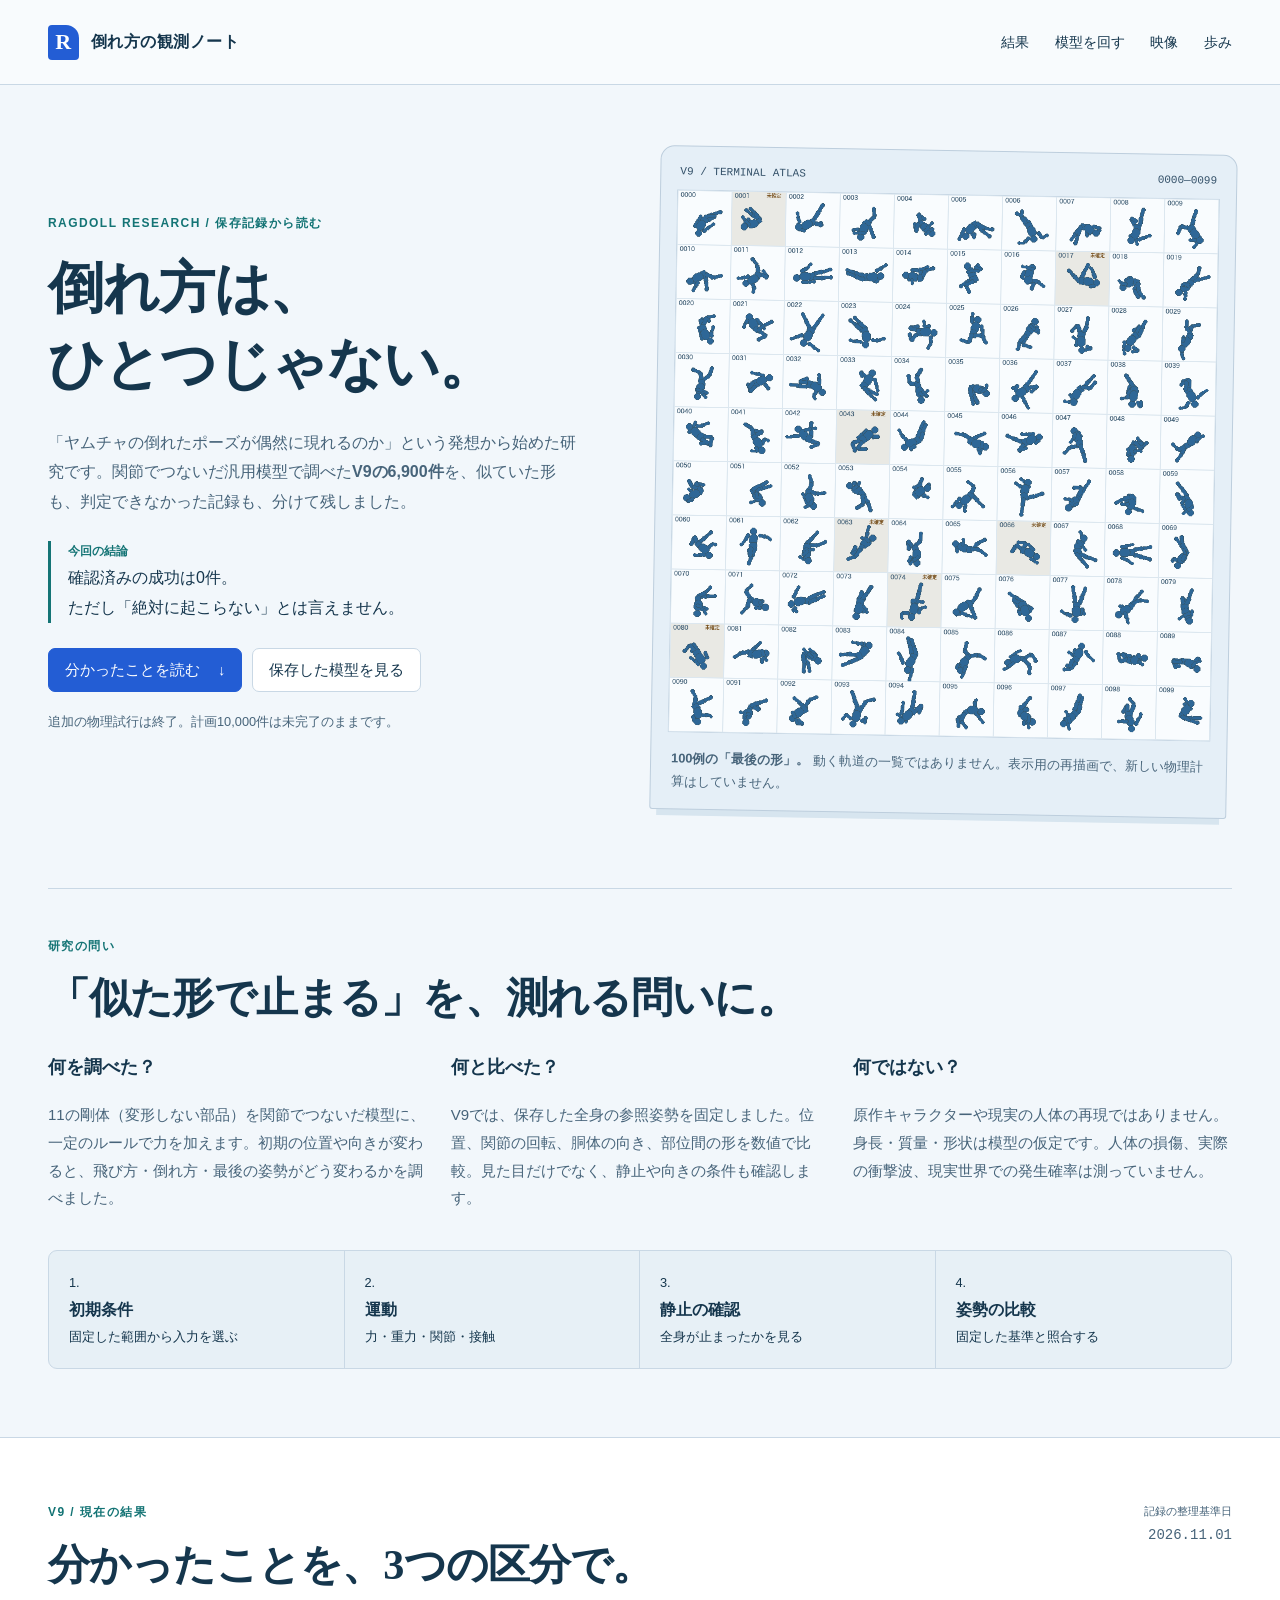
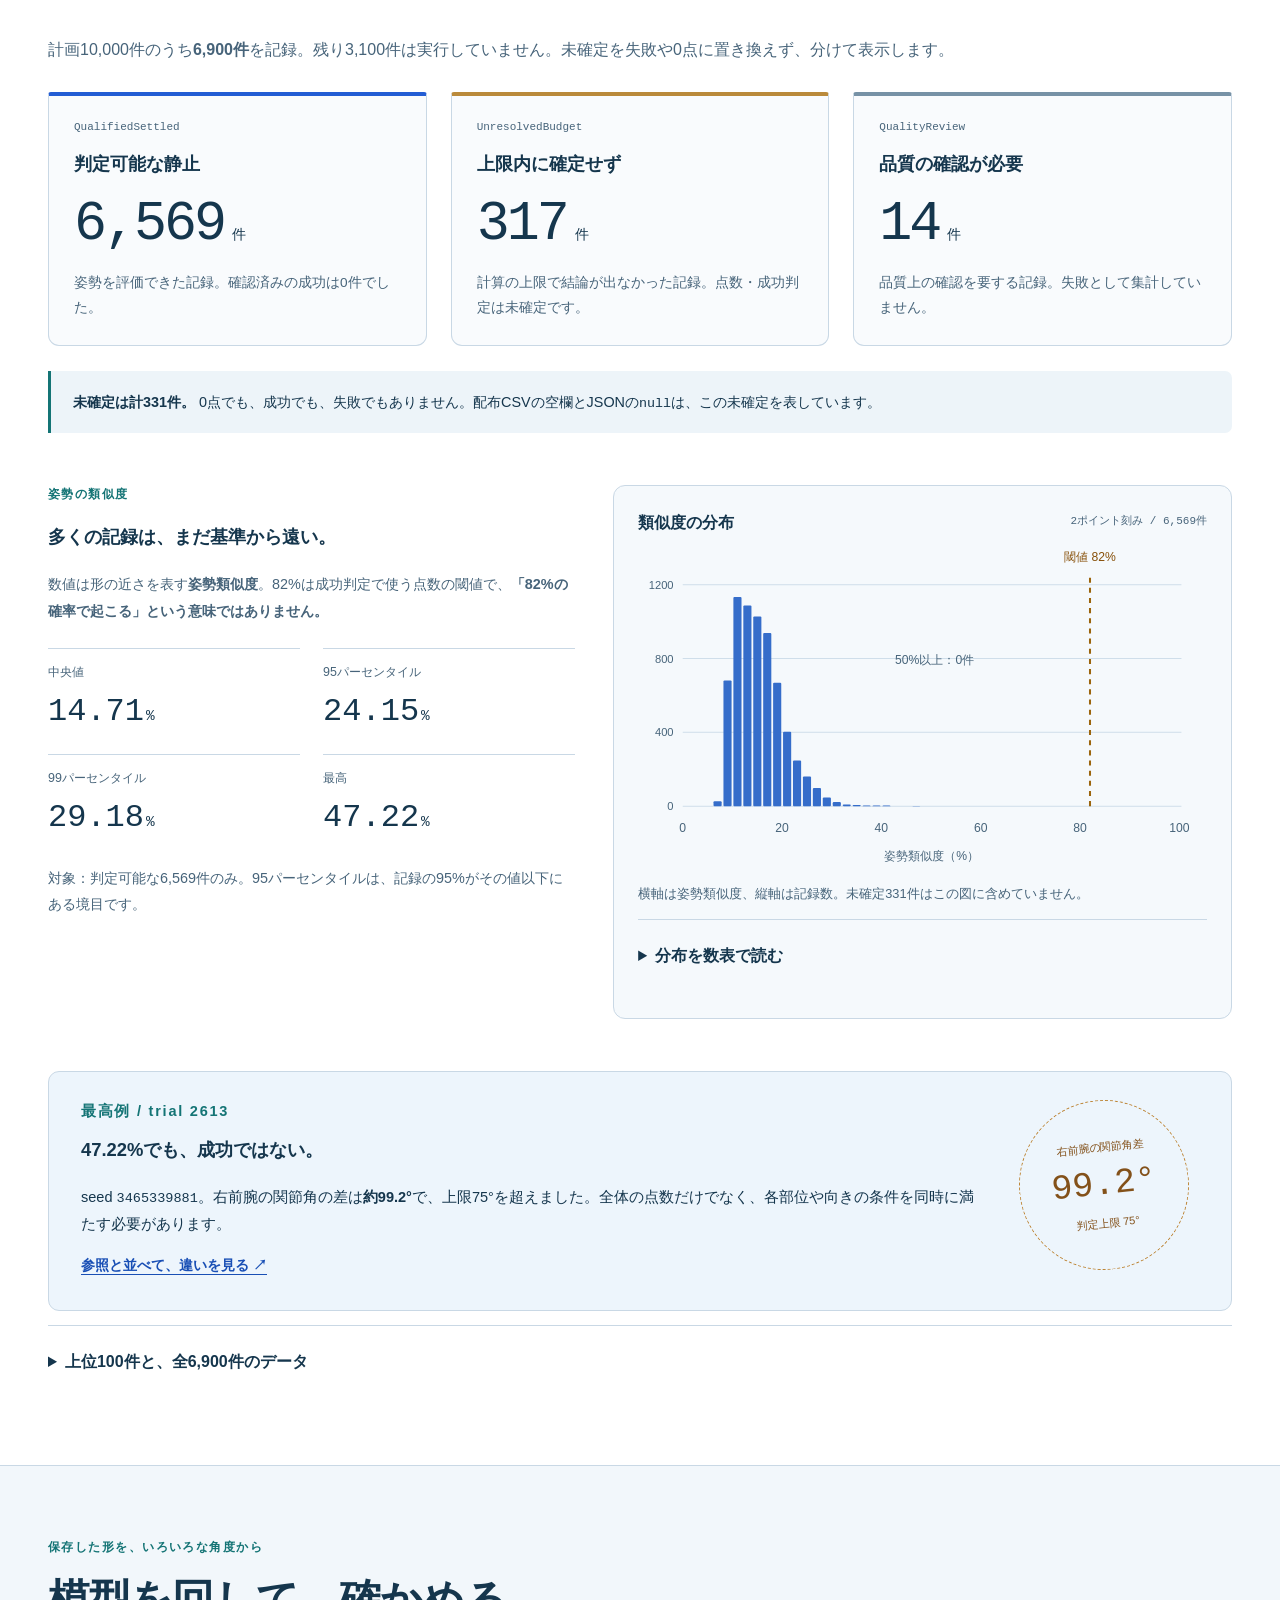
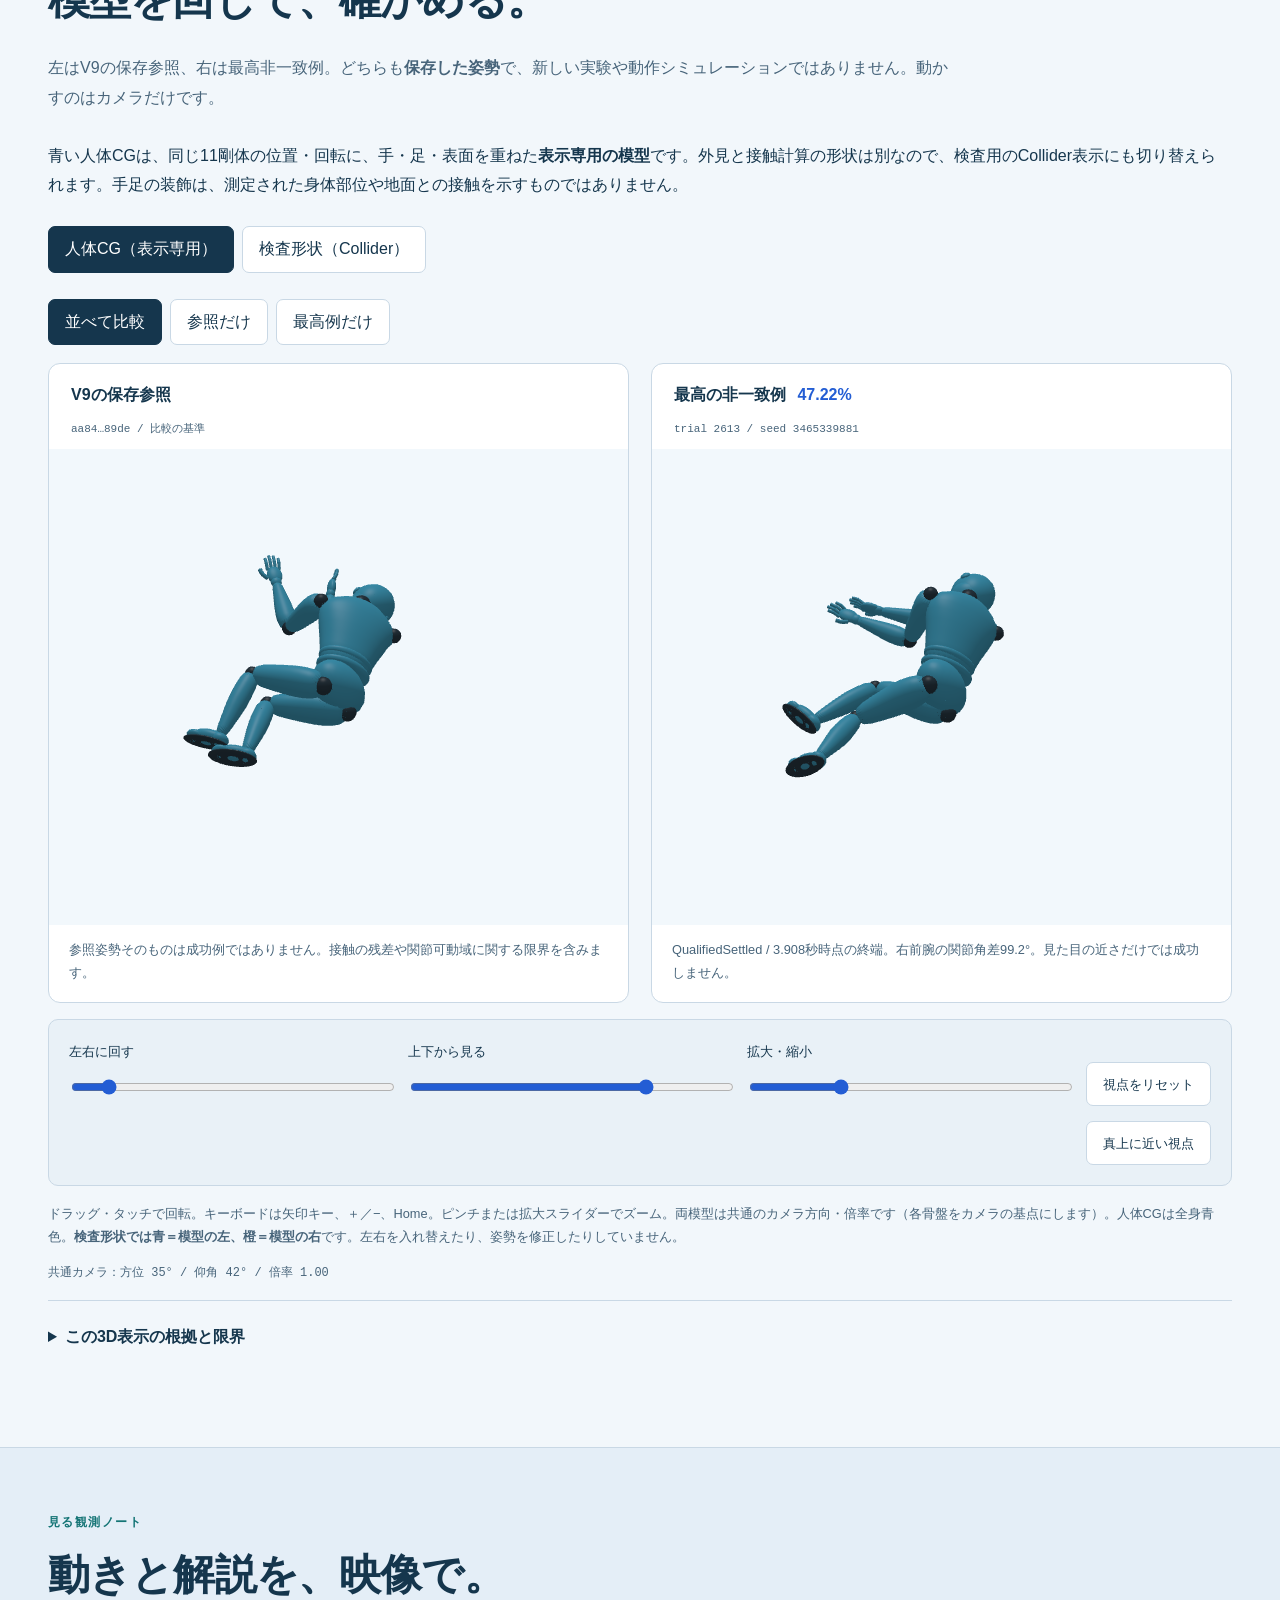
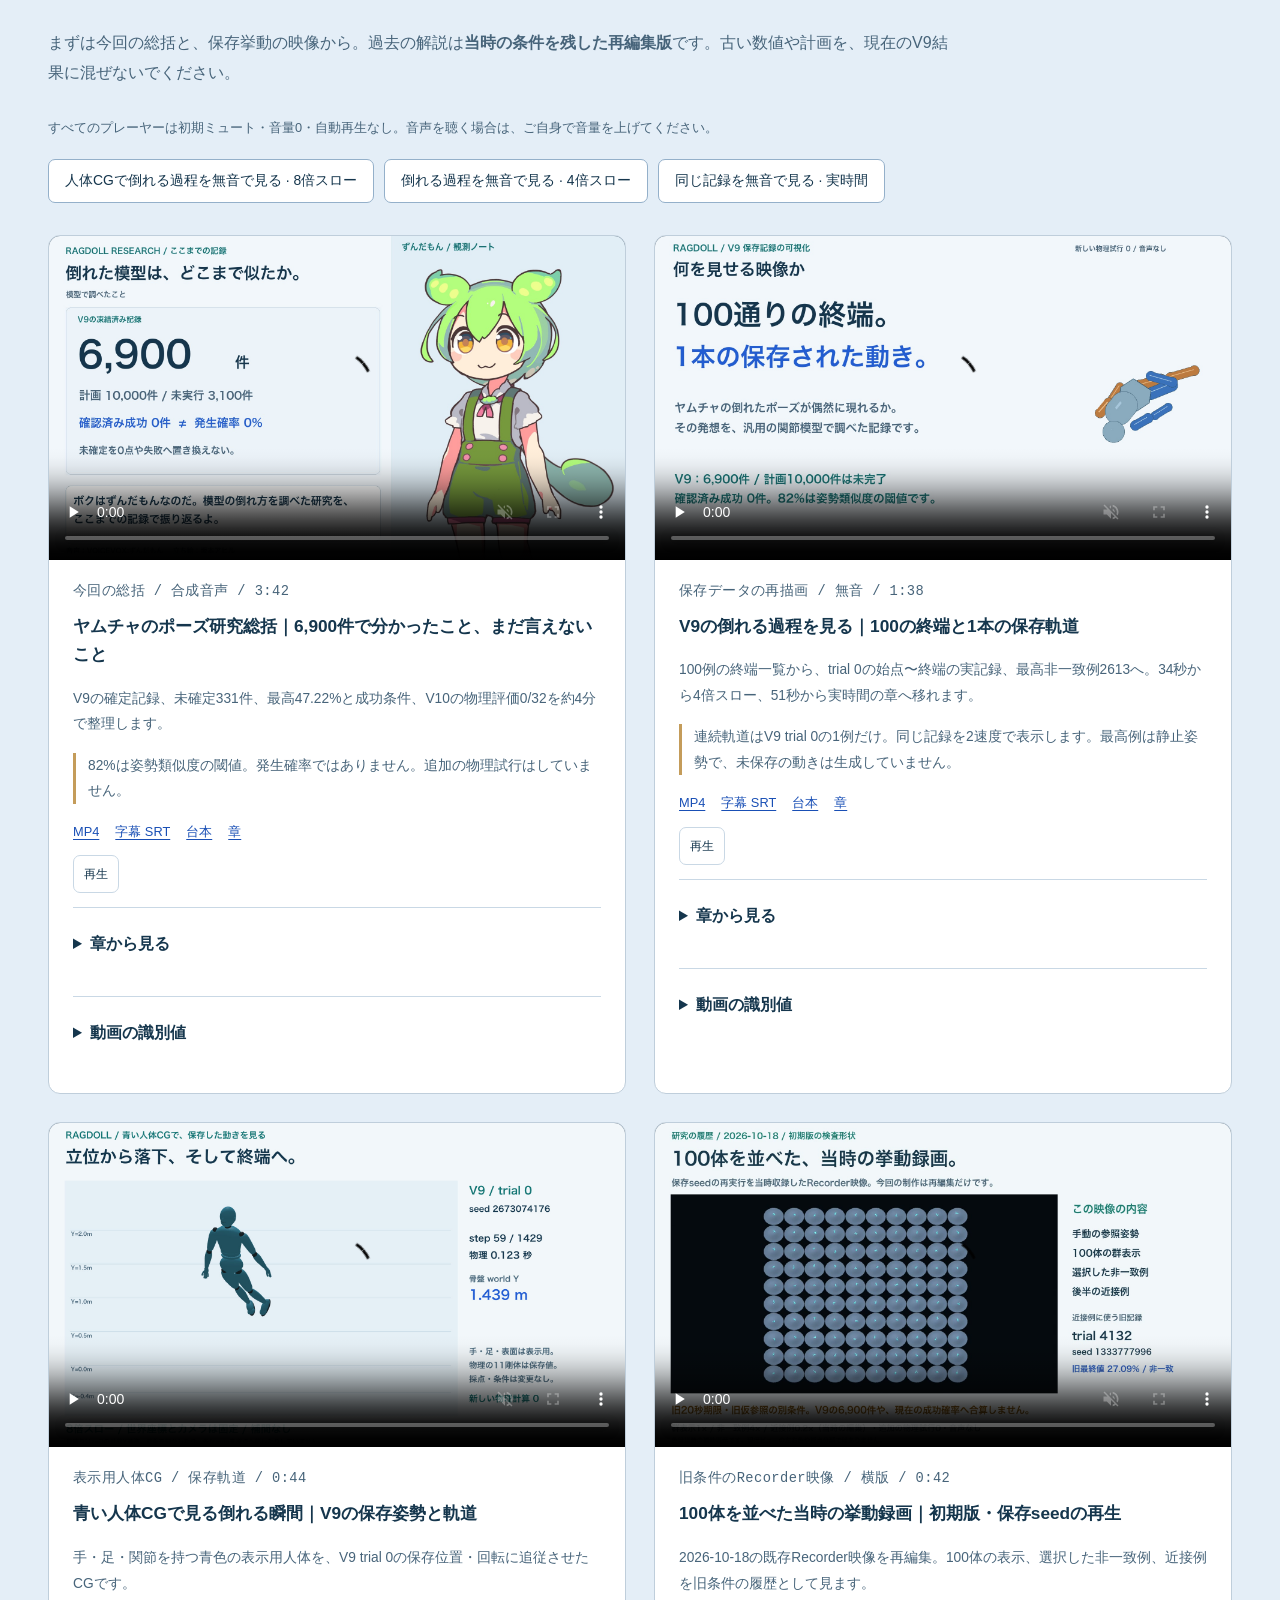
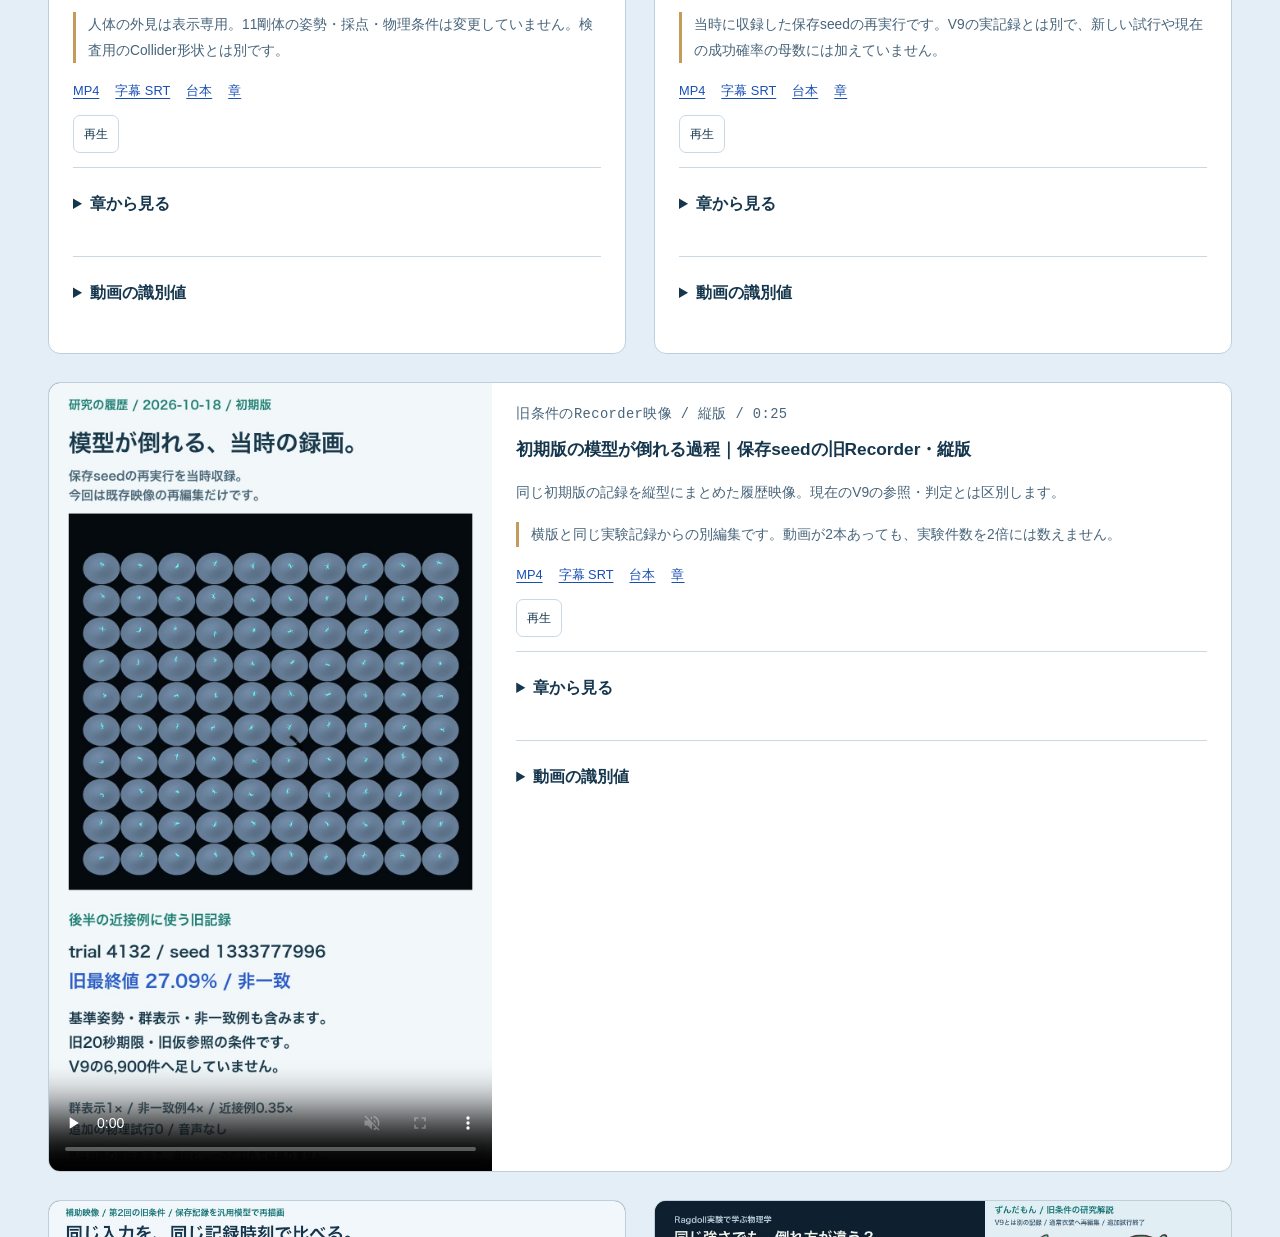
==== index.html @ bfc17f8a "Publish the frozen ragdoll research results site Initial standalone public tree: only the reviewed s" ====
<!doctype html>
<html lang="ja">
<head>
  <meta charset="utf-8">
  <meta name="viewport" content="width=device-width, initial-scale=1">
  <meta name="description" content="Ragdoll研究の保存記録を解説。V9は6,900件、確認済み成功0件。未確定を別に扱い、保存姿勢の360度表示と挙動映像で成果と限界を紹介します。">
  <meta name="color-scheme" content="light">
  <meta http-equiv="Content-Security-Policy" content="default-src 'self'; script-src 'self' https://www.youtube.com https://s.ytimg.com; style-src 'self'; img-src 'self' data:; media-src 'self'; connect-src 'self'; frame-src https://www.youtube-nocookie.com https://www.youtube.com; object-src 'none'; base-uri 'none'; form-action 'none'">
  <title>倒れ方の観測ノート｜Ragdoll研究の結果</title>
  <link rel="icon" href="assets/mark.svg" type="image/svg+xml">
  <link rel="stylesheet" href="style.css">
  <script src="geometry.js" defer></script>
  <script src="blue-human.js" defer></script>
  <script src="pose-viewer.js" defer></script>
  <script src="app.js" defer></script>
</head>
<body>
  <a class="skip-link" href="#main">本文へ</a>
  <header class="site-header">
    <a class="wordmark" href="#main"><span class="mark" aria-hidden="true">R</span>倒れ方の観測ノート</a>
    <nav aria-label="ページ内の案内">
      <a href="#results">結果</a><a href="#poses">模型を回す</a><a href="#films">映像</a><a href="#history">歩み</a>
    </nav>
  </header>
  <main id="main">
    <section class="hero section-wrap" aria-labelledby="hero-title">
      <div class="hero-copy">
        <p class="eyebrow">RAGDOLL RESEARCH / 保存記録から読む</p>
        <h1 id="hero-title">倒れ方は、<br>ひとつじゃない。</h1>
        <p class="hero-intro">「ヤムチャの倒れたポーズが偶然に現れるのか」という発想から始めた研究です。関節でつないだ汎用模型で調べた<strong>V9の6,900件</strong>を、似ていた形も、判定できなかった記録も、分けて残しました。</p>
        <p class="hero-conclusion"><span>今回の結論</span> 確認済みの成功は0件。<br>ただし「絶対に起こらない」とは言えません。</p>
        <div class="hero-actions"><a class="button primary" href="#results">分かったことを読む <span aria-hidden="true">↓</span></a><a class="button" href="#poses">保存した模型を見る</a></div>
        <p class="small">追加の物理試行は終了。計画10,000件は未完了のままです。</p>
      </div>
      <figure class="specimen">
        <div class="specimen-label"><span>V9 / TERMINAL ATLAS</span><span>0000—0099</span></div>
        <img src="assets/terminal-atlas.png" width="1000" height="1000" alt="V9 trial 0から99の保存終端姿勢100例を、汎用の関節模型で再描画した標本一覧">
        <figcaption><strong>100例の「最後の形」。</strong> 動く軌道の一覧ではありません。表示用の再描画で、新しい物理計算はしていません。</figcaption>
      </figure>
    </section>

    <div id="data-error" class="section-wrap error-box" role="alert" hidden></div>
    <noscript><p class="section-wrap note">このページの本文はそのまま読めます。表の検索・3D操作・動画一覧にはJavaScriptが必要です。<a href="data/summary.json">集計データ</a>と<a href="data/trials.csv">全6,900件のCSV</a>からも結果を確認できます。</p></noscript>

    <section class="section-wrap method-section" aria-labelledby="question-title">
      <div class="section-heading"><p class="eyebrow">研究の問い</p><h2 id="question-title">「似た形で止まる」を、測れる問いに。</h2></div>
      <div class="method-grid">
        <div><h3>何を調べた？</h3><p>11の剛体（変形しない部品）を関節でつないだ模型に、一定のルールで力を加えます。初期の位置や向きが変わると、飛び方・倒れ方・最後の姿勢がどう変わるかを調べました。</p></div>
        <div><h3>何と比べた？</h3><p>V9では、保存した全身の参照姿勢を固定しました。位置、関節の回転、胴体の向き、部位間の形を数値で比較。見た目だけでなく、静止や向きの条件も確認します。</p></div>
        <div><h3>何ではない？</h3><p>原作キャラクターや現実の人体の再現ではありません。身長・質量・形状は模型の仮定です。人体の損傷、実際の衝撃波、現実世界での発生確率は測っていません。</p></div>
      </div>
      <ol class="method-strip" aria-label="実験の流れ">
        <li><span>初期条件</span>固定した範囲から入力を選ぶ</li>
        <li><span>運動</span>力・重力・関節・接触</li>
        <li><span>静止の確認</span>全身が止まったかを見る</li>
        <li><span>姿勢の比較</span>固定した基準と照合する</li>
      </ol>
    </section>

    <section id="results" class="results-section" aria-labelledby="results-title">
      <div class="section-wrap">
        <div class="section-heading spread"><div><p class="eyebrow">V9 / 現在の結果</p><h2 id="results-title">分かったことを、<br class="mobile-break">3つの区分で。</h2></div><p class="date-tag">記録の整理基準日<br><time datetime="2026-11-01">2026.11.01</time></p></div>
        <p class="section-lead">計画10,000件のうち<strong>6,900件</strong>を記録。残り3,100件は実行していません。未確定を失敗や0点に置き換えず、分けて表示します。</p>
        <div class="status-cards">
          <article class="status-card qualified"><p class="status-code">QualifiedSettled</p><h3>判定可能な静止</h3><p class="stat">6,569<span>件</span></p><p>姿勢を評価できた記録。確認済みの成功は0件でした。</p></article>
          <article class="status-card unresolved"><p class="status-code">UnresolvedBudget</p><h3>上限内に確定せず</h3><p class="stat">317<span>件</span></p><p>計算の上限で結論が出なかった記録。点数・成功判定は未確定です。</p></article>
          <article class="status-card review"><p class="status-code">QualityReview</p><h3>品質の確認が必要</h3><p class="stat">14<span>件</span></p><p>品質上の確認を要する記録。失敗として集計していません。</p></article>
        </div>
        <p class="note"><strong>未確定は計331件。</strong> 0点でも、成功でも、失敗でもありません。配布CSVの空欄とJSONの<code>null</code>は、この未確定を表しています。</p>

        <div class="distribution-grid">
          <div>
            <p class="eyebrow">姿勢の類似度</p><h3>多くの記録は、まだ基準から遠い。</h3>
            <p>数値は形の近さを表す<strong>姿勢類似度</strong>。82%は成功判定で使う点数の閾値で、<strong>「82%の確率で起こる」という意味ではありません。</strong></p>
            <dl class="quantiles">
              <div><dt>中央値</dt><dd>14.71<span>%</span></dd></div>
              <div><dt>95パーセンタイル</dt><dd>24.15<span>%</span></dd></div>
              <div><dt>99パーセンタイル</dt><dd>29.18<span>%</span></dd></div>
              <div><dt>最高</dt><dd>47.22<span>%</span></dd></div>
            </dl>
            <p class="small">対象：判定可能な6,569件のみ。95パーセンタイルは、記録の95%がその値以下にある境目です。</p>
          </div>
          <figure class="chart-panel"><div class="chart-heading"><h3>類似度の分布</h3><span>2ポイント刻み / 6,569件</span></div><div id="histogram" aria-label="判定可能な記録の姿勢類似度分布"></div><figcaption>横軸は姿勢類似度、縦軸は記録数。未確定331件はこの図に含めていません。</figcaption><details><summary>分布を数表で読む</summary><table class="compact-table"><caption>2ポイント幅ごとの記録数</caption><thead><tr><th>類似度</th><th>件数</th></tr></thead><tbody id="histogram-table"></tbody></table></details></figure>
        </div>
        <article class="best-callout">
          <div><p class="eyebrow">最高例 / trial 2613</p><h3>47.22%でも、成功ではない。</h3><p>seed <code>3465339881</code>。右前腕の関節角の差は<strong>約99.2°</strong>で、上限75°を超えました。全体の点数だけでなく、各部位や向きの条件を同時に満たす必要があります。</p><a class="text-link" href="#poses">参照と並べて、違いを見る <span aria-hidden="true">↗</span></a></div>
          <p class="angle-stamp"><span>右前腕の関節角差</span><strong>99.2°</strong><span>判定上限 75°</span></p>
        </article>
        <details class="data-details"><summary>上位100件と、全6,900件のデータ</summary>
          <p>上位表は判定可能な記録の類似度順です。seedは入力を識別するための乱数の出発点で、seedだけでモデルや設定を再現できるわけではありません。</p>
          <div class="table-tools"><label for="trial-search">trial番号・seedで絞り込み <input id="trial-search" type="search" placeholder="例：2613" autocomplete="off"></label><p id="table-count" role="status"></p><a href="data/top100.csv" download>上位100件 CSV</a><a href="data/trials.csv" download>全6,900件 CSV</a></div>
          <div class="table-scroll" tabindex="0" aria-label="上位結果の表。横方向にスクロールできます"><table><caption>V9 上位100件 / すべて非一致</caption><thead><tr><th scope="col">順位</th><th scope="col">trial</th><th scope="col">seed</th><th scope="col">類似度</th><th scope="col">状態</th></tr></thead><tbody id="top-results"></tbody></table></div>
          <p id="table-empty" hidden>一致するtrial・seedはありません。</p>
        </details>
      </div>
    </section>

    <section id="poses" class="section-wrap pose-section" aria-labelledby="poses-title">
      <div class="section-heading"><p class="eyebrow">保存した形を、いろいろな角度から</p><h2 id="poses-title">模型を回して、確かめる。</h2></div>
      <p class="section-lead">左はV9の保存参照、右は最高非一致例。どちらも<strong>保存した姿勢</strong>で、新しい実験や動作シミュレーションではありません。動かすのはカメラだけです。</p>
      <p>青い人体CGは、同じ11剛体の位置・回転に、手・足・表面を重ねた<strong>表示専用の模型</strong>です。外見と接触計算の形状は別なので、検査用のCollider表示にも切り替えられます。手足の装飾は、測定された身体部位や地面との接触を示すものではありません。</p>
      <div class="pose-toolbar" role="group" aria-label="人体CGと検査形状を切り替える">
        <button type="button" data-render-style="human" aria-pressed="true">人体CG（表示専用）</button>
        <button type="button" data-render-style="collider" aria-pressed="false">検査形状（Collider）</button>
      </div>
      <div class="pose-toolbar" role="group" aria-label="模型の表示方法">
        <button type="button" data-pose-mode="compare" aria-pressed="true">並べて比較</button><button type="button" data-pose-mode="reference" aria-pressed="false">参照だけ</button><button type="button" data-pose-mode="best" aria-pressed="false">最高例だけ</button>
      </div>
      <p id="pose-error" class="note" role="status" hidden></p>
      <div class="pose-panels" id="pose-panels">
        <figure class="pose-card" data-pose="reference"><div class="pose-label"><h3>V9の保存参照</h3><span>aa84…89de / 比較の基準</span></div><canvas id="reference-canvas" tabindex="0" role="img" aria-label="保存参照姿勢の360度模型。ドラッグまたは矢印キーでカメラを回転。プラス・マイナスで拡大縮小。Homeでリセット。" aria-describedby="pose-help"></canvas><img class="pose-fallback" src="assets/reference-pose.png" width="900" height="740" alt="V9保存参照姿勢の汎用模型・静止画" hidden><figcaption>参照姿勢そのものは成功例ではありません。接触の残差や関節可動域に関する限界を含みます。</figcaption></figure>
        <figure class="pose-card" data-pose="best"><div class="pose-label"><h3>最高の非一致例 <strong>47.22%</strong></h3><span>trial 2613 / seed 3465339881</span></div><canvas id="best-canvas" tabindex="0" role="img" aria-label="V9 trial 2613の360度模型。ドラッグまたは矢印キーで共通カメラを回転。プラス・マイナスで拡大縮小。Homeでリセット。" aria-describedby="pose-help"></canvas><img class="pose-fallback" src="assets/best-pose.png" width="900" height="740" alt="trial 2613の保存終端姿勢・汎用模型の静止画" hidden><figcaption>QualifiedSettled / 3.908秒時点の終端。右前腕の関節角差99.2°。見た目の近さだけでは成功しません。</figcaption></figure>
      </div>
      <div id="camera-controls" class="camera-controls">
        <label for="camera-yaw">左右に回す <input id="camera-yaw" type="range" min="0" max="360" value="35" step="1"></label>
        <label for="camera-elevation">上下から見る <input id="camera-elevation" type="range" min="-80" max="85" value="42" step="1"></label>
        <label for="camera-zoom">拡大・縮小 <input id="camera-zoom" type="range" min="0.7" max="1.8" value="1" step="0.05"></label>
        <button type="button" id="camera-reset">視点をリセット</button><button type="button" id="camera-top">真上に近い視点</button>
      </div>
      <p id="pose-help" class="small">ドラッグ・タッチで回転。キーボードは矢印キー、＋／−、Home。ピンチまたは拡大スライダーでズーム。両模型は共通のカメラ方向・倍率です（各骨盤をカメラの基点にします）。人体CGは全身青色。<strong>検査形状では青＝模型の左、橙＝模型の右</strong>です。左右を入れ替えたり、姿勢を修正したりしていません。</p>
      <p id="camera-readout" class="camera-readout" role="status" aria-live="polite"></p>
      <details><summary>この3D表示の根拠と限界</summary><p>元のworld位置・Quaternion（3Dの向きを表す数値）・Collider（接触計算に使う形状）から描画します。Unityの座標X,Y,Zは、表示の際にX,Y,−Zへ一度だけ変換。骨盤基準のカメラ移動は、部位の位置・回転やスコアを変えません。地面の見た目から接触品質を判断しないよう、このビューには地形を表示していません。</p><p>aa84は固定した参照データのSHA-256先頭です。基準の姿勢は、原作と校正済みの正解でも、どんな条件でも安定して保てるという証拠でもありません。</p><a href="data/poses.json" download>表示用の保存姿勢データ</a></details>
    </section>

    <section id="films" class="films-section" aria-labelledby="films-title"><div class="section-wrap">
      <div class="section-heading"><p class="eyebrow">見る観測ノート</p><h2 id="films-title">動きと解説を、映像で。</h2></div>
      <p class="section-lead">まずは今回の総括と、保存挙動の映像から。過去の解説は<strong>当時の条件を残した再編集版</strong>です。古い数値や計画を、現在のV9結果に混ぜないでください。</p>
      <p class="small">すべてのプレーヤーは初期ミュート・音量0・自動再生なし。音声を聴く場合は、ご自身で音量を上げてください。</p>
      <div class="film-shortcuts" role="group" aria-label="倒れる過程へ移動">
        <button type="button" data-seek-video="human-cg" data-seek-time="4" disabled>人体CGで倒れる過程を無音で見る · 8倍スロー</button>
        <button type="button" data-seek-video="v9-behavior" data-seek-time="34">倒れる過程を無音で見る · 4倍スロー</button>
        <button type="button" data-seek-video="v9-behavior" data-seek-time="51">同じ記録を無音で見る · 実時間</button>
      </div>
      <div id="video-list" class="video-list" aria-live="polite"></div>
    </div></section>

    <section id="history" class="section-wrap" aria-labelledby="history-title">
      <div class="section-heading"><p class="eyebrow">研究の歩み</p><h2 id="history-title">試行が増えても、<br class="mobile-break">条件はひとつではない。</h2></div>
      <p class="section-lead">主要3実験系で確認した<strong>のべ入力記録は19,900件</strong>。これはV5の中断等も含む台帳数で、独立した物理評価数や、再生できる軌道の数ではありません。研究全履歴の総数も意味しません。</p>
      <div class="history-list">
        <article><span class="version-label">初期</span><div><h3>物理・数学・実験手順を整理</h3><p>初期の20秒期限・旧仮参照によるRecorder映像も残っています。これはV5/V7/V9の主要3系列とは別の履歴です。第2回の適応探索や小さな対照診断とともに、当時の計画・判定ルールを現在の集計へ混ぜずに示します。</p></div></article>
        <article><span class="version-label">V5</span><div><h3>固定10,000入力の台帳</h3><p>旧仮参照での記録。判定可能な非一致9,652、上限による未確定341、中断6、計測エラー1。V9とは参照や条件が違います。</p></div></article>
        <article><span class="version-label">V6</span><div><h3>近い形を、そのまま保てるか</h3><p>手動の保存配置を使う保持診断へ。初期配置で停止した段階と、その後の13配置＋対照1解放の記録は別です。偶然の発生確率の標本ではありません。</p></div></article>
        <article><span class="version-label">V7</span><div><h3>3つの入力条件を、各1,000件</h3><p>群ごとの非一致は964・964・967件、未確定は36・36・33件。合計3,000入力ですが、群を混ぜた確率は出しません。</p></div></article>
        <article><span class="version-label">V9</span><div><h3>全身の参照を固定し、6,900件まで</h3><p>aa84保存参照を採用したこのページの主集計。最高47.22%、確認済み成功0。計画10,000件には達していません。</p></div></article>
        <article><span class="version-label">V10</span><div><h3>改良と起動試行まで。物理評価は0/32</h3><p>実装・監視を改良しましたが、予定した32件の評価は未開始。OSプロセス監視の問題による停止を、物理現象の失敗とは扱いません。追加試行は行いません。</p></div></article>
      </div>
    </section>

    <section class="limits-section" aria-labelledby="limits-title"><div class="section-wrap">
      <div class="section-heading"><p class="eyebrow">限界と訂正</p><h2 id="limits-title">「分からない」を、残す。</h2></div>
      <div class="limits-grid">
        <article><h3>成功0件は、発生確率0%ではない</h3><p>有限の、しかも未完了の試行です。未確定な記録もあります。条件を変えた全ての可能性や、現実の人間の動きを否定できません。</p></article>
        <article><h3>静止の区分は、非重なりの保証ではなかった</h3><p>QualifiedSettledは終端の直接衝突queryが全て非重なりという条件ではありませんでした。この同一視を訂正します。元の状態区分は変更していません。</p><p>全直接queryが非重なりの部分集合は6,569件中331件、最高28.69%。<strong>未確定の331件とは別の集合</strong>です。最高47.22%例にも床約0.494mm・部位間約0.0278mmのquery深度が残っています。</p></article>
        <article><h3>全ての試行に、全ての動きは残っていない</h3><p>V9の終端記録は6,900件。一方、全ステップの姿勢を保存した連続軌道はtrial 0の1件だけです。最高例を含む残りは初期・終端・異常時の姿勢と品質要約。未保存区間を生成して実測のようには見せません。</p></article>
        <article><h3>高得点と、物理的な妥当性は別</h3><p>数式上の目標を満たせば、その形が必ず現れるとは限りません。関節や接触、静止、全身の向きは別に確かめる必要があります。V10ではその物理評価にまだ入れていません。</p></article>
      </div>
      <details class="formula"><summary>採点式と、判定条件の詳細</summary>
        <p>正規化した誤差の重み付き平均を <code>E</code> として、姿勢類似度は <code>S = exp(−E)</code> です。四つの点数を単純に平均する方法ではありません。</p>
        <pre>E ≈ 0.35 × 位置RMSE / 0.12
  + 0.35 × 関節RMSE / 40°
  + 0.15 × 胴体重力方向誤差 / 45°
  + 0.15 × 形状RMSE / 0.10</pre>
        <p>位置・形状は基準長1.83mで正規化されています。係数の厳密値は保存されたfloat値で、式は読みやすい近似表記です。82%には <code>E ≤ 約0.198451</code> が必要です。全身の静止、最大部位誤差、各面の向き、品質等の別条件も残ります。</p>
        <p>最高例の関節角差99.2°は「参照との回転差」であり、肘の曲げ量そのものでも、可動域を99.2°超過したという意味でもありません。</p>
        <a href="data/summary.json">厳密な係数と集計値 JSON</a>
      </details>
    </div></section>

    <section id="references" class="section-wrap references" aria-labelledby="references-title">
      <div class="section-heading"><p class="eyebrow">根拠とクレジット</p><h2 id="references-title">数字と表現を、たどれるように。</h2></div>
      <div class="reference-grid">
        <div><h3>この研究の保存資料</h3><p>集計はV9の凍結済み台帳と、その保存解析から抽出しました。原データの私的な運用情報は配布していません。公開用データには、必要な数値・seed・状態・姿勢だけを含めています。</p><ul><li><a href="data/sources.json">参照した保存資料名とSHA-256</a></li><li><a href="data/trials.csv">全6,900件の結果 CSV</a></li><li><a href="data/history.json">版別の確認件数 JSON</a></li><li><a href="data/v9-trial0-motion.json">trial 0の全1,430保存フレーム JSON</a></li><li><a href="data/videos.json">動画・字幕・章の一覧 JSON</a></li></ul><p class="small">hashは同じファイルかを確かめる識別値で、測定の正しさや権利の許諾を証明するものではありません。</p></div>
        <div><h3>方法を知るための公式資料</h3><ul><li><a href="https://docs.unity3d.com/6000.0/Documentation/ScriptReference/Rigidbody.AddExplosionForce.html">Unity 6：Rigidbody.AddExplosionForce</a></li><li><a href="https://docs.unity3d.com/6000.0/Documentation/Manual/RagdollStability.html">Unity 6：Joint and Ragdoll stability</a></li><li><a href="https://docs.unity3d.com/6000.0/Documentation/ScriptReference/Physics.ComputePenetration.html">Unity 6：Physics.ComputePenetration</a></li><li><a href="https://openstax.org/books/university-physics-volume-1/pages/9-2-impulse-and-collisions">OpenStax：Impulse and Collisions</a></li></ul><p>公式文書は手法の説明です。この研究の実行結果や模型の妥当性を保証するものではありません。</p></div>
        <div><h3>映像・音声</h3><p><strong>音声：VOICEVOX:ずんだもん</strong><br>過去の対話解説：VOICEVOX:四国めたん<br><strong>立ち絵：坂本アヒル</strong><br>ずんだもんV3.2基本版・通常衣装。対話の四国めたんは同作者2.1素材。</p><p>合成音声を使用しています。音声確認の範囲はテキストと波形で、人による聴取承認は行っていません。口の動きは音量同期で、音素同期ではありません。</p><p>過去の対話2作品の音楽：<a href="https://incompetech.com/music/royalty-free/index.html?isrc=USUAN1300012">“Local Forecast - Elevator” — Kevin MacLeod (incompetech.com)</a> / <a href="https://creativecommons.org/licenses/by/4.0/">CC BY 4.0</a>。抜粋、音量調整、ループ接続、ducking、fadeを含む既存mixを継承。</p><p><a href="https://voicevox.hiroshiba.jp/term/">VOICEVOX規約</a> · <a href="https://zunko.jp/guideline.html">キャラクター利用ガイドライン</a> · <a href="https://zunko.jp/con_ongen_kiyaku.html">音源共通規約</a></p></div>
      </div>
      <p class="small">模型・図表は保存数値から作成した汎用primitive表示、または説明用のオリジナル模式図です。漫画・アニメの元画像、原作衣装、原PSD、音声モデルは含めていません。第三者素材の利用条件は、サイトのコードやデータとは別です。</p>
    </section>
  </main>
  <footer class="site-footer section-wrap"><span>Ragdoll Research / 観測ノート</span><span>目標未到達も、未確定も、研究の記録。</span><a href="#main">ページの先頭へ ↑</a></footer>
</body>
</html>
---- style.css ----
:root {
  --paper: #f2f7fb; --ink: #15364d; --muted: #47647a; --blue: #235dd4;
  --teal: #147475; --amber: #965800; --line: #c9d8e5; --white: #fff;
  --serif: "Hiragino Mincho ProN", "Yu Mincho", "Noto Serif CJK JP", serif;
  --body: "Hiragino Kaku Gothic ProN", "Yu Gothic", "Meiryo", sans-serif;
  --mono: "SFMono-Regular", Consolas, monospace;
}
* { box-sizing: border-box; }
html { scroll-padding-top: 5.5rem; }
body { margin: 0; background: var(--paper); color: var(--ink); font: 16px/1.85 var(--body); -webkit-font-smoothing: antialiased; }
a { color: #194fb5; text-underline-offset: .25em; overflow-wrap: anywhere; }
a:hover { color: #113a82; }
button, input, select { font: inherit; }
button, .button { min-height: 44px; border: 1px solid var(--line); border-radius: 7px; background: var(--white); color: var(--ink); padding: .65rem 1rem; cursor: pointer; line-height: 1.5; }
button:hover, .button:hover { background: #e5eff9; }
button[aria-pressed="true"] { background: var(--ink); color: #fff; border-color: var(--ink); }
button:disabled { cursor: not-allowed; opacity: .55; }
:focus-visible { outline: 3px solid #b96300; outline-offset: 4px; }
[hidden] { display: none !important; }
img, video, canvas { max-width: 100%; }
figure { margin: 0; }
h1, h2, h3, p { margin-top: 0; }
h1, h2 { font-family: var(--serif); font-weight: 600; letter-spacing: -.02em; }
h1 { font-size: clamp(2rem, 4.4vw, 4.2rem); line-height: 1.34; margin-bottom: 1.6rem; }
h2 { font-size: clamp(1.85rem, 3.3vw, 2.85rem); line-height: 1.5; margin-bottom: 1rem; }
h3 { font-size: 1.15rem; line-height: 1.65; }
p { margin-bottom: 1rem; }
strong { font-weight: 700; }
code { font: .93em var(--mono); overflow-wrap: anywhere; }
.section-wrap { width: min(1240px, calc(100% - 96px)); margin-inline: auto; }
.site-header { display: flex; justify-content: space-between; align-items: center; gap: 1.5rem; min-height: 85px; padding: 16px 48px; border-bottom: 1px solid var(--line); background: #f8fbfd; }
.wordmark { display: flex; align-items: center; gap: 12px; color: var(--ink); text-decoration: none; font-weight: 700; letter-spacing: .03em; }
.mark { width: 31px; height: 35px; display: inline-grid; place-items: center; background: var(--blue); color: #fff; border-radius: 4px 13px 4px 4px; font: 700 22px var(--serif); }
nav { display: flex; gap: 1.6rem; font-size: .88rem; }
nav a { color: var(--ink); text-decoration: none; }
.skip-link { position: absolute; top: -100px; left: 10px; padding: 12px; background: white; z-index: 10; }
.skip-link:focus { top: 10px; }
.eyebrow { color: var(--teal); font: 600 12px/1.6 var(--body); letter-spacing: .12em; margin-bottom: 1.1rem; }
.hero { display: grid; grid-template-columns: .97fr 1.03fr; gap: clamp(28px, 5vw, 80px); align-items: center; padding-block: 65px 74px; }
.hero-intro { max-width: 33em; color: var(--muted); }
.hero-conclusion { padding-left: 17px; border-left: 3px solid var(--teal); margin-block: 25px; }
.hero-conclusion > span { display: block; font-size: .74rem; color: var(--teal); font-weight: 700; }
.hero-actions { display: flex; flex-wrap: wrap; gap: 10px; margin-bottom: 18px; }
.button { display: inline-flex; align-items: center; justify-content: space-between; gap: 18px; text-decoration: none; font-size: .92rem; }
.button.primary { background: var(--blue); color: white; border-color: var(--blue); }
.button.primary:hover { background: #164bb5; }
.small, figcaption { font-size: .8rem; line-height: 1.8; color: var(--muted); }
.specimen { background: #e5eff7; border: 1px solid #bdcedd; border-radius: 14px 14px 3px 3px; padding: 16px; box-shadow: 0 13px 0 -7px #d7e5ef; transform: rotate(1deg); }
.specimen-label { display: flex; justify-content: space-between; gap: 15px; font: 11px var(--mono); color: #345169; margin: 3px 3px 12px; }
.specimen img { display: block; width: 100%; height: auto; border: 1px solid var(--line); background: white; }
.specimen figcaption { margin-top: 14px; padding: 0 4px; }
.section-heading { margin-bottom: 1.4rem; }
.section-heading .eyebrow { margin-bottom: .65rem; }
.section-lead { max-width: 57em; color: var(--muted); margin-bottom: 28px; }
.method-section { border-top: 1px solid var(--line); padding-block: 48px 68px; }
.method-grid, .status-cards { display: grid; grid-template-columns: repeat(3, 1fr); gap: 24px; }
.method-grid p { color: var(--muted); font-size: .94rem; }
.method-strip { display: grid; grid-template-columns: repeat(4, 1fr); padding: 0; margin: 22px 0 0; list-style-position: inside; border: 1px solid var(--line); border-radius: 9px; overflow: hidden; background: #e7f0f6; }
.method-strip li { padding: 20px; font-size: .8rem; border-right: 1px solid var(--line); }
.method-strip li:last-child { border: 0; }
.method-strip span { font-weight: 700; font-size: 1rem; display: block; }
.method-strip li::after { display: block; content: ""; }
.results-section { padding-block: 65px; background: #fff; border-block: 1px solid var(--line); }
.spread { display: flex; align-items: start; justify-content: space-between; gap: 20px; }
.date-tag { font: 11px/1.8 var(--mono); color: var(--muted); text-align: right; }
.date-tag time { font-size: 14px; }
.status-card { padding: 25px; border: 1px solid var(--line); border-top-width: 4px; border-radius: 3px 3px 11px 11px; background: #f9fbfd; }
.status-card p:last-child { font-size: .85rem; color: var(--muted); margin-bottom: 0; }
.status-card h3 { margin-bottom: 7px; }
.status-card.qualified { border-top-color: var(--blue); }
.status-card.unresolved { border-top-color: #ba8a3b; }
.status-card.review { border-top-color: #7792a6; }
.status-code { font: 11px var(--mono); color: var(--muted); }
.stat { font: 500 clamp(2.4rem, 4.3vw, 3.8rem)/1.4 var(--mono); letter-spacing: -.055em; margin-bottom: 6px; }
.stat span { font: 14px var(--body); margin-left: 8px; }
.note { padding: 18px 22px; background: #edf4f9; border-left: 3px solid var(--teal); border-radius: 0 7px 7px 0; font-size: .9rem; margin-block: 25px; }
.distribution-grid { display: grid; grid-template-columns: .92fr 1.08fr; gap: 38px; margin-block: 52px; align-items: start; }
.distribution-grid > div > p:not(.eyebrow) { color: var(--muted); font-size: .9rem; }
.quantiles { display: grid; grid-template-columns: 1fr 1fr; gap: 18px 23px; margin-block: 24px; }
.quantiles div { padding-top: 12px; border-top: 1px solid var(--line); }
.quantiles dt { font-size: .78rem; color: var(--muted); }
.quantiles dd { font: 500 2rem/1.5 var(--mono); margin: 4px 0 0; }
.quantiles dd span { font-size: .9rem; margin-left: 2px; }
.chart-panel { background: #f5f9fc; border: 1px solid var(--line); border-radius: 12px; padding: 24px; }
.chart-heading { display: flex; justify-content: space-between; align-items: start; flex-wrap: wrap; gap: 6px; }
.chart-heading h3 { margin-bottom: 0; font-size: 1rem; }
.chart-heading span { font: 11px/2 var(--mono); color: var(--muted); }
#histogram svg { display: block; width: 100%; height: auto; }
.chart-panel figcaption { margin-top: 10px; }
details { border-top: 1px solid var(--line); padding-block: 15px; margin-top: 14px; }
summary { font-weight: 700; cursor: pointer; padding-block: 6px; min-height: 44px; }
details[open] > summary { margin-bottom: 16px; }
.best-callout { display: grid; grid-template-columns: 1fr 180px; gap: 36px; border: 1px solid var(--line); border-radius: 11px; padding: 28px 32px; background: #edf5fc; }
.best-callout p { font-size: .91rem; margin-bottom: 12px; }
.angle-stamp { display: flex; flex-direction: column; justify-content: center; align-items: center; border: 1px dashed #bd8536; border-radius: 50%; width: 170px; height: 170px; transform: rotate(-6deg); align-self: center; color: #83511a; }
.angle-stamp span { font-size: 11px; }
.angle-stamp strong { font: 500 35px/1.6 var(--mono); }
.text-link { font-weight: 700; font-size: .9rem; }
.table-tools { display: flex; flex-wrap: wrap; gap: 16px; align-items: end; font-size: .85rem; margin-bottom: 15px; }
.table-tools label { display: grid; gap: 6px; }
input[type="search"] { width: 240px; max-width: 100%; min-height: 44px; border: 1px solid var(--line); border-radius: 5px; padding: 8px 11px; background: white; color: var(--ink); }
.table-tools p { margin-bottom: 8px; }
.table-scroll { max-height: 480px; overflow: auto; border: 1px solid var(--line); border-radius: 5px; }
table { width: 100%; border-collapse: collapse; font-size: .85rem; }
caption { text-align: left; font-size: .8rem; padding: 10px 12px; color: var(--muted); }
th, td { padding: 9px 14px; border-bottom: 1px solid var(--line); text-align: left; white-space: nowrap; }
th { background: #e8f0f7; font-weight: 600; }
tbody tr:nth-child(even) { background: #f3f7fb; }
.compact-table { margin-top: 10px; }
.pose-section { padding-block: 72px; }
.pose-toolbar { display: flex; gap: 8px; margin: 26px 0 18px; flex-wrap: wrap; }
.pose-panels { display: grid; grid-template-columns: repeat(2, minmax(0, 1fr)); gap: 22px; }
.pose-panels.single { grid-template-columns: minmax(0, 760px); justify-content: center; }
.pose-card { background: #fff; border: 1px solid var(--line); border-radius: 12px; overflow: hidden; }
.pose-label { padding: 18px 22px 8px; }
.pose-label h3 { font-size: 1rem; margin-bottom: 3px; }
.pose-label h3 strong { color: var(--blue); margin-left: 7px; }
.pose-label span { font: 11px/1.7 var(--mono); color: var(--muted); }
.pose-card canvas, .pose-fallback { display: block; width: 100%; aspect-ratio: 900/740; height: auto; touch-action: none; cursor: grab; background: #f4f8fb; }
.pose-card canvas:active { cursor: grabbing; }
.pose-card figcaption { padding: 13px 20px 18px; }
.camera-controls { display: grid; grid-template-columns: 1fr 1fr 1fr auto; gap: 15px; padding: 20px; margin-block: 16px; border: 1px solid var(--line); border-radius: 10px; background: #e9f1f7; align-items: end; }
.camera-controls label { display: grid; gap: 4px; font-size: .8rem; }
input[type="range"] { width: 100%; min-width: 0; accent-color: var(--blue); min-height: 34px; }
.camera-controls button { font-size: .8rem; }
#camera-top { grid-column: 4; }
.camera-readout { font: 12px var(--mono); color: var(--muted); min-height: 20px; }
.films-section { padding-block: 65px; background: #e4eef7; border-block: 1px solid var(--line); }
.video-list { display: grid; grid-template-columns: repeat(2, minmax(0, 1fr)); gap: 28px; margin-top: 32px; }
.film-shortcuts { display: flex; flex-wrap: wrap; gap: 10px; margin-top: 20px; }
.film-shortcuts button { border-color: #94b0ca; font-size: .87rem; }
.video-card { min-width: 0; background: #fff; border: 1px solid #bfcedb; border-radius: 12px; overflow: hidden; }
.video-card.portrait { grid-column: 1 / -1; display: grid; grid-template-columns: minmax(0, .75fr) minmax(0, 1.25fr); }
.video-card.portrait .video-viewport { aspect-ratio: 9 / 16; }
.video-viewport { position: relative; background: #17334c; aspect-ratio: 16 / 9; }
.video-viewport video, .video-viewport iframe { display: block; width: 100%; height: 100%; border: 0; }
.video-viewport video { background: #17334c; object-fit: contain; }
.video-viewport img { display: block; width: 100%; height: 100%; object-fit: contain; opacity: .72; }
.youtube-load { position: absolute; inset: auto 15% 35%; background: white; font-size: .85rem; }
.video-copy { padding: 22px 24px; }
.video-copy h3 { font-size: 1.08rem; }
.video-kind { font: 11px var(--mono); color: var(--teal); margin-bottom: 12px; letter-spacing: .03em; }
.video-copy p { font-size: .86rem; color: var(--muted); overflow-wrap: anywhere; }
.video-links { display: flex; flex-wrap: wrap; gap: 7px 16px; font-size: .8rem; }
.chapter-buttons { display: flex; flex-wrap: wrap; gap: 7px; margin-top: 12px; }
.chapter-buttons button { font-size: 12px; min-height: 38px; padding: 6px 10px; }
.video-notice { margin-top: 14px; border-left: 3px solid #c49c5a; padding-left: 12px; }
.video-error { background: #fff0e5; color: #713805 !important; padding: 12px; }
#history { padding-block: 72px; }
.history-list { border-top: 1px solid var(--line); }
.history-list article { display: grid; grid-template-columns: 80px 1fr; gap: 30px; padding: 22px 0; border-bottom: 1px solid var(--line); }
.version-label { font: 500 22px/1.6 var(--mono); color: var(--teal); }
.history-list h3 { margin-bottom: 7px; }
.history-list p { margin-bottom: 0; color: var(--muted); font-size: .93rem; max-width: 64em; }
.limits-section { padding-block: 65px; background: #fff; border-block: 1px solid var(--line); }
.limits-grid { display: grid; grid-template-columns: 1fr 1fr; gap: 30px 45px; }
.limits-grid article { border-top: 2px solid #b3c7d8; padding-top: 19px; }
.limits-grid h3 { font-size: 1.08rem; }
.limits-grid p { font-size: .9rem; color: var(--muted); }
.formula { margin-top: 32px; }
pre { font: 13px/2 var(--mono); white-space: pre-wrap; overflow-wrap: anywhere; background: #edf4f9; border-radius: 7px; padding: 20px; }
.references { padding-block: 68px 40px; }
.reference-grid { display: grid; grid-template-columns: 1fr 1fr 1.15fr; gap: 33px; }
.reference-grid h3 { font-size: .95rem; }
.reference-grid p, .reference-grid li { font-size: .8rem; color: var(--muted); }
.reference-grid ul { padding-left: 19px; }
.reference-grid li { margin-bottom: 10px; }
.site-footer { display: flex; justify-content: space-between; gap: 15px; flex-wrap: wrap; border-top: 1px solid var(--line); padding-block: 23px 33px; font-size: 11px; color: var(--muted); }
.error-box { padding: 20px; color: #712b14; background: #ffefdf; border: 1px solid #d7a178; }
.cg-replay-page { background: #f2f7fb; }
#cg-film { display: block; width: min(100%, 1920px); height: auto; aspect-ratio: 16 / 9; }
.cg-controls { padding-block: 25px; }
.cg-controls h1 { font: 600 1.4rem/1.5 var(--body); }
.cg-controls input { width: 110px; padding: 8px; margin-right: 18px; }
.mobile-break { display: none; }
@media (max-width: 1000px) {
  .section-wrap { width: calc(100% - 56px); } .site-header { padding-inline: 28px; } nav { gap: 16px; }
  .hero { gap: 28px; } .stat { font-size: 2.9rem; } .status-card { padding: 20px; }
  .distribution-grid { grid-template-columns: 1fr 1.1fr; gap: 22px; } .chart-panel { padding: 17px; }
  .camera-controls { grid-template-columns: repeat(3, 1fr); } #camera-top { grid-column: auto; }
  .reference-grid { grid-template-columns: 1fr 1fr; } .reference-grid > div:last-child { grid-column: 1 / -1; }
}
@media (max-width: 720px) {
  .section-wrap { width: calc(100% - 36px); } .site-header { padding: 14px 18px; gap: 10px; flex-wrap: wrap; } .wordmark { font-size: .92rem; }
  nav { width: 100%; justify-content: space-between; gap: 7px; font-size: .8rem; } .hero { grid-template-columns: 1fr; gap: 27px; padding-block: 37px 45px; }
  h1 { font-size: clamp(2rem, 7.5vw, 3.6rem); } .hero-intro { font-size: .93rem; } .specimen { max-width: 560px; transform: none; margin-inline: auto; }
  .method-grid, .status-cards, .distribution-grid, .pose-panels, .video-list, .limits-grid, .reference-grid { grid-template-columns: 1fr; }
  .method-grid { gap: 10px; } .method-grid h3 { margin-bottom: 7px; }
  .method-strip { grid-template-columns: 1fr 1fr; } .method-strip li { border-bottom: 1px solid var(--line); padding: 14px; }
  .status-cards { gap: 12px; } .status-card { display: grid; grid-template-columns: 1fr auto; gap: 0 12px; padding: 20px; }
  .status-card h3, .status-code { grid-column: 1; } .status-card .stat { grid-column: 2; grid-row: 1 / 3; align-self: center; font-size: 2.4rem; }
  .status-card p:last-child { grid-column: 1 / -1; }
  .distribution-grid { gap: 20px; margin-block: 37px; } .best-callout { grid-template-columns: 1fr; gap: 15px; padding: 22px; }
  .angle-stamp { display: none; } .date-tag { font-size: 10px; flex: 0 0 95px; } .date-tag time { font-size: 12px; }
  .spread h2 { font-size: 1.9rem; } .mobile-break { display: block; }
  .pose-section, #history, .references { padding-block: 47px; } .results-section, .films-section, .limits-section { padding-block: 45px; }
  .pose-panels { gap: 15px; } .pose-card canvas { max-height: 470px; } .pose-toolbar button { flex: 1; padding-inline: 8px; font-size: .78rem; }
  .camera-controls { grid-template-columns: 1fr 1fr; padding: 15px; gap: 10px 16px; } .camera-controls label:last-of-type { grid-column: 1 / -1; }
  .table-tools { align-items: start; flex-direction: column; gap: 12px; } .table-tools p { margin: 0; }
  .history-list article { gap: 14px; grid-template-columns: 54px 1fr; } .version-label { font-size: 18px; }
  .reference-grid > div:last-child { grid-column: auto; } .reference-grid { gap: 19px; }
  .video-list { gap: 22px; } .video-copy { padding: 19px; } .note { padding: 15px; } .method-section { padding-block: 35px 45px; }
  .video-card.portrait { display: block; }
}
@media (prefers-reduced-motion: reduce) { *, *::before, *::after { scroll-behavior: auto !important; animation: none !important; transition: none !important; } }
@media print { .site-header, .hero-actions, .pose-toolbar, .camera-controls, .chapter-buttons { display: none; } .section-wrap { width: 100%; } .video-list { display: block; } a { color: inherit; } }
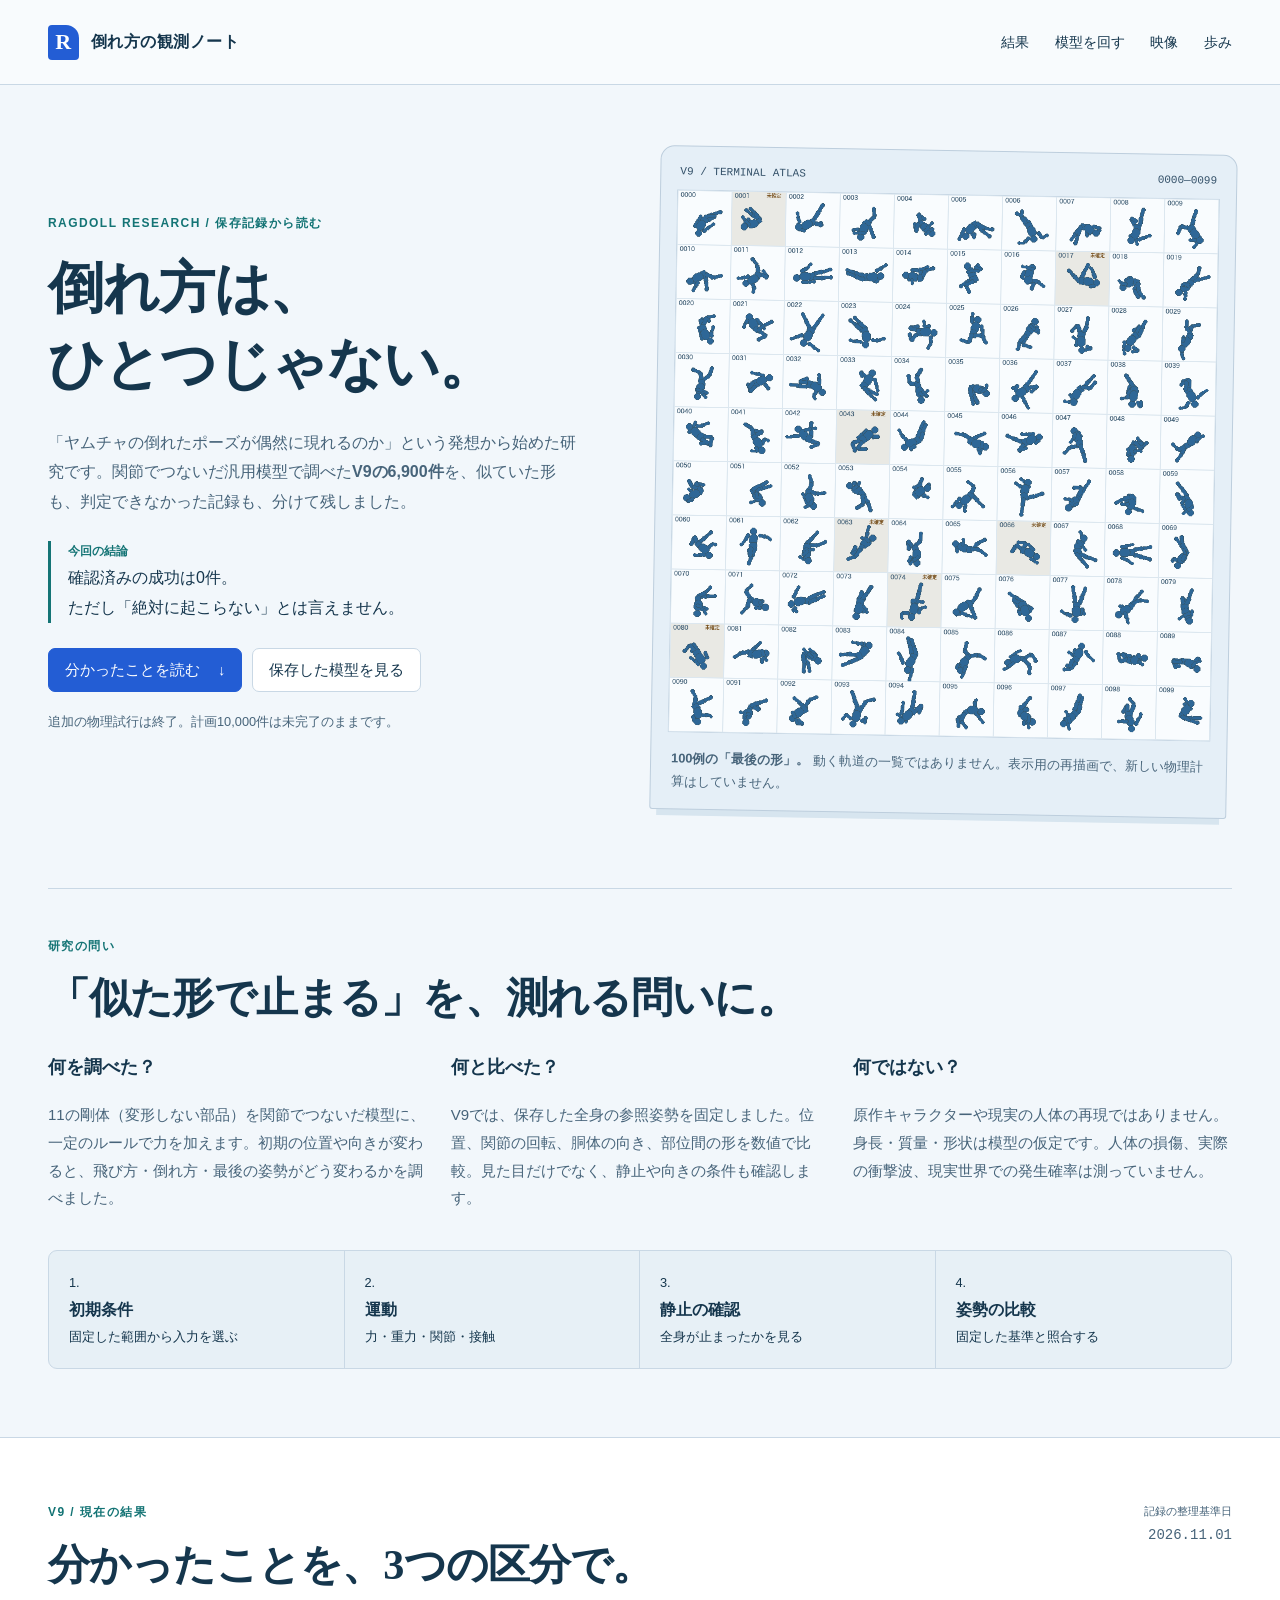
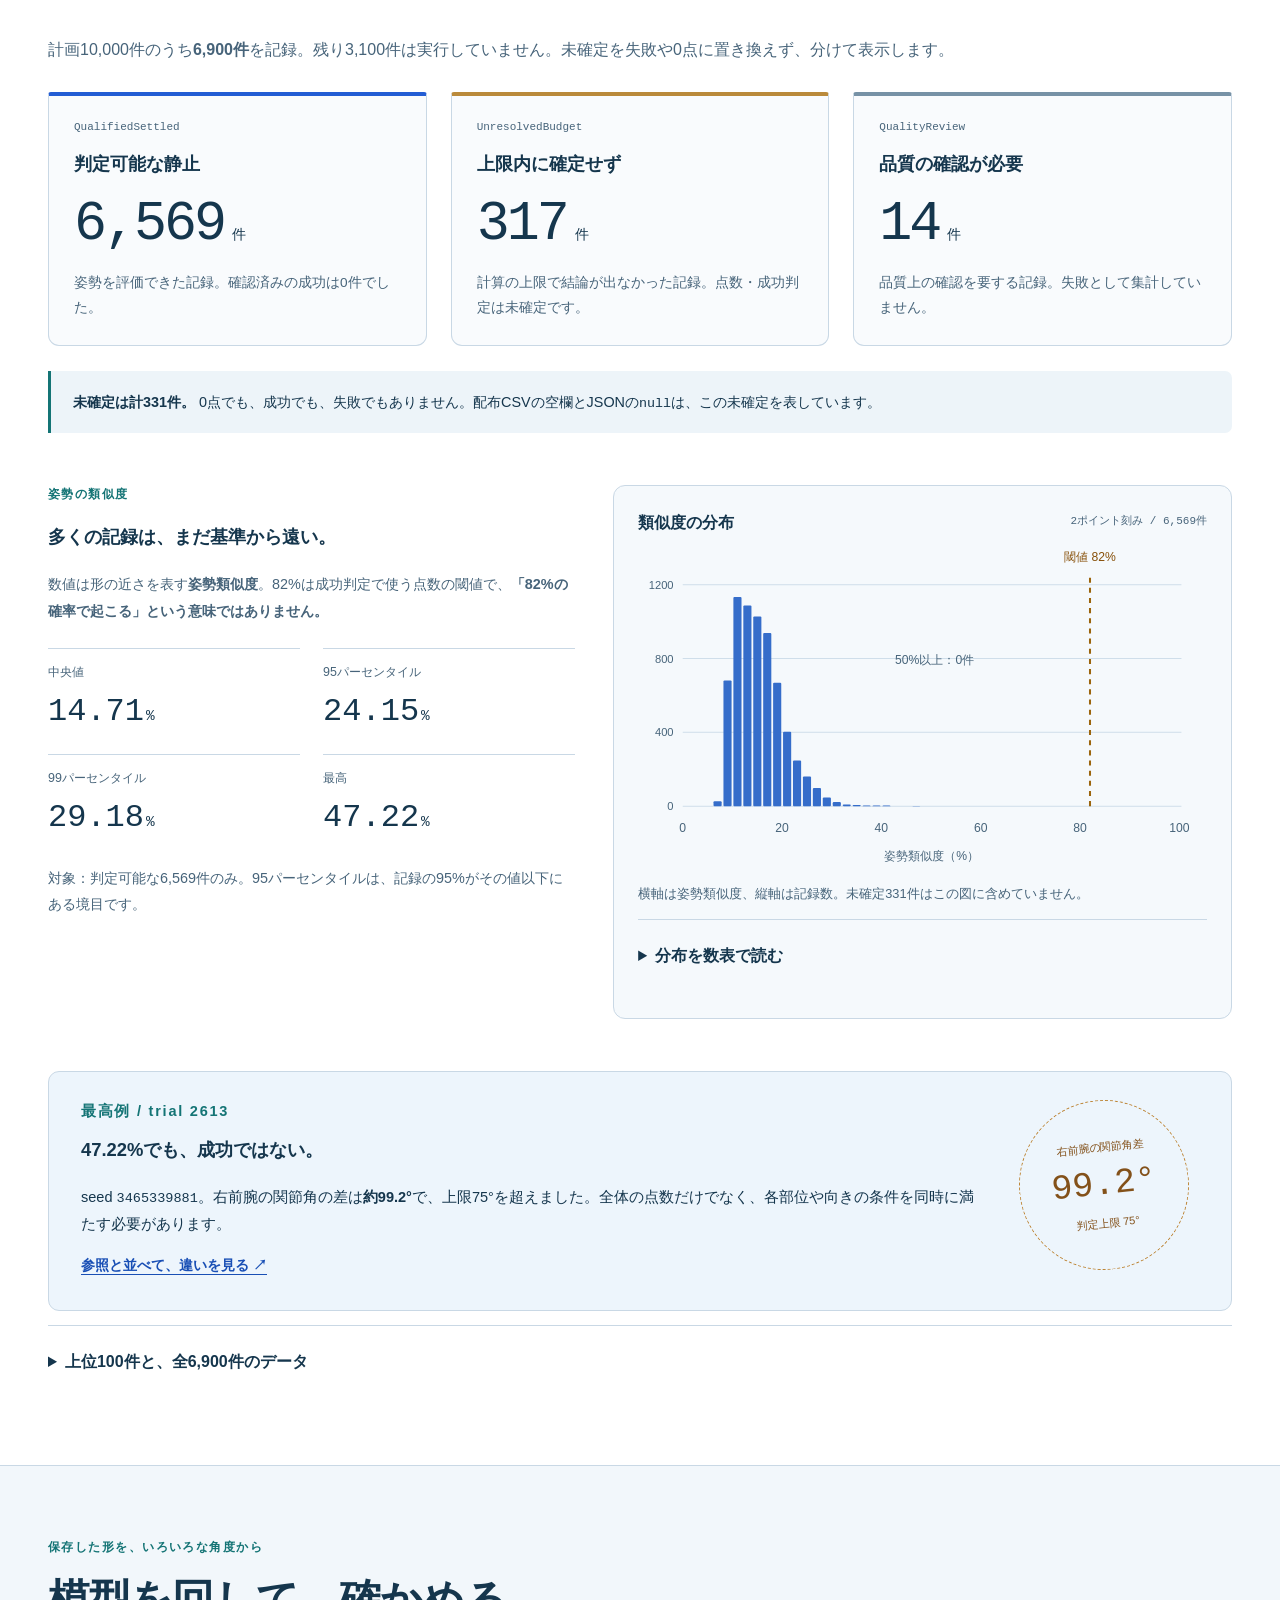
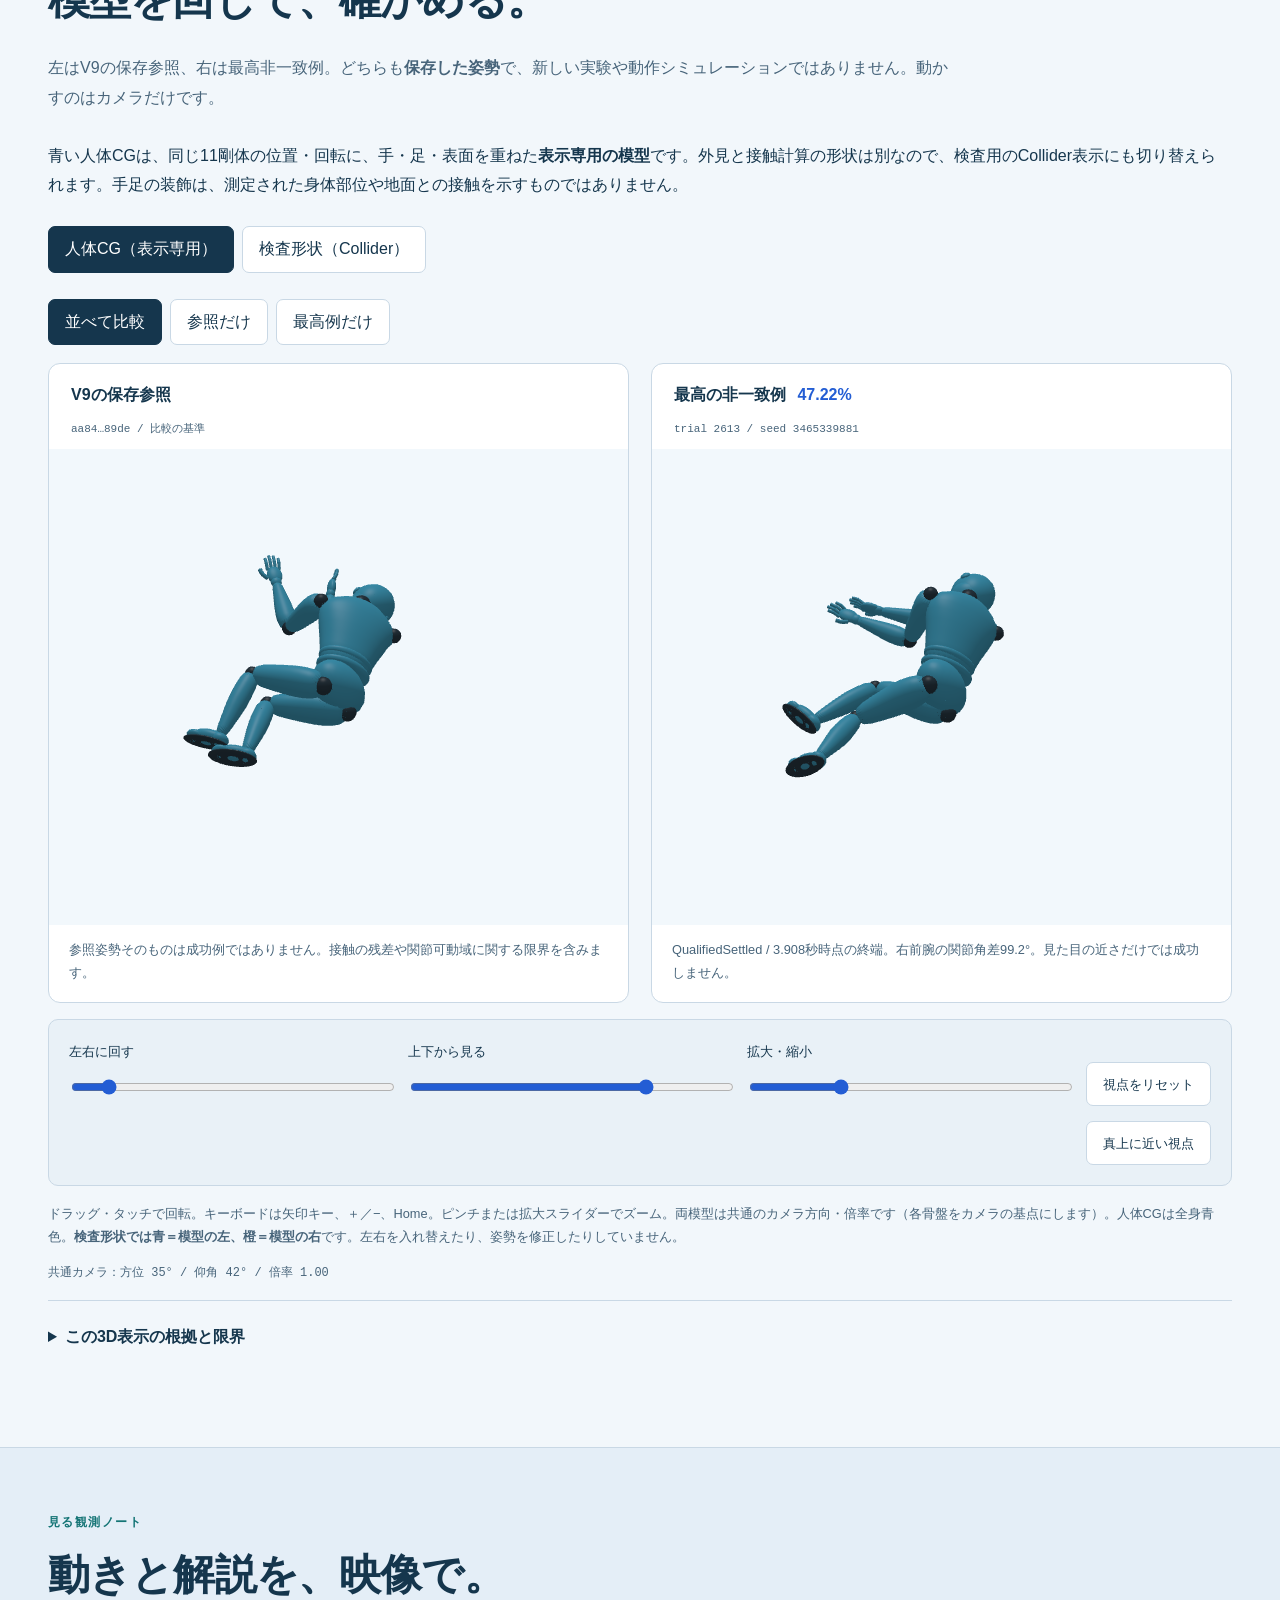
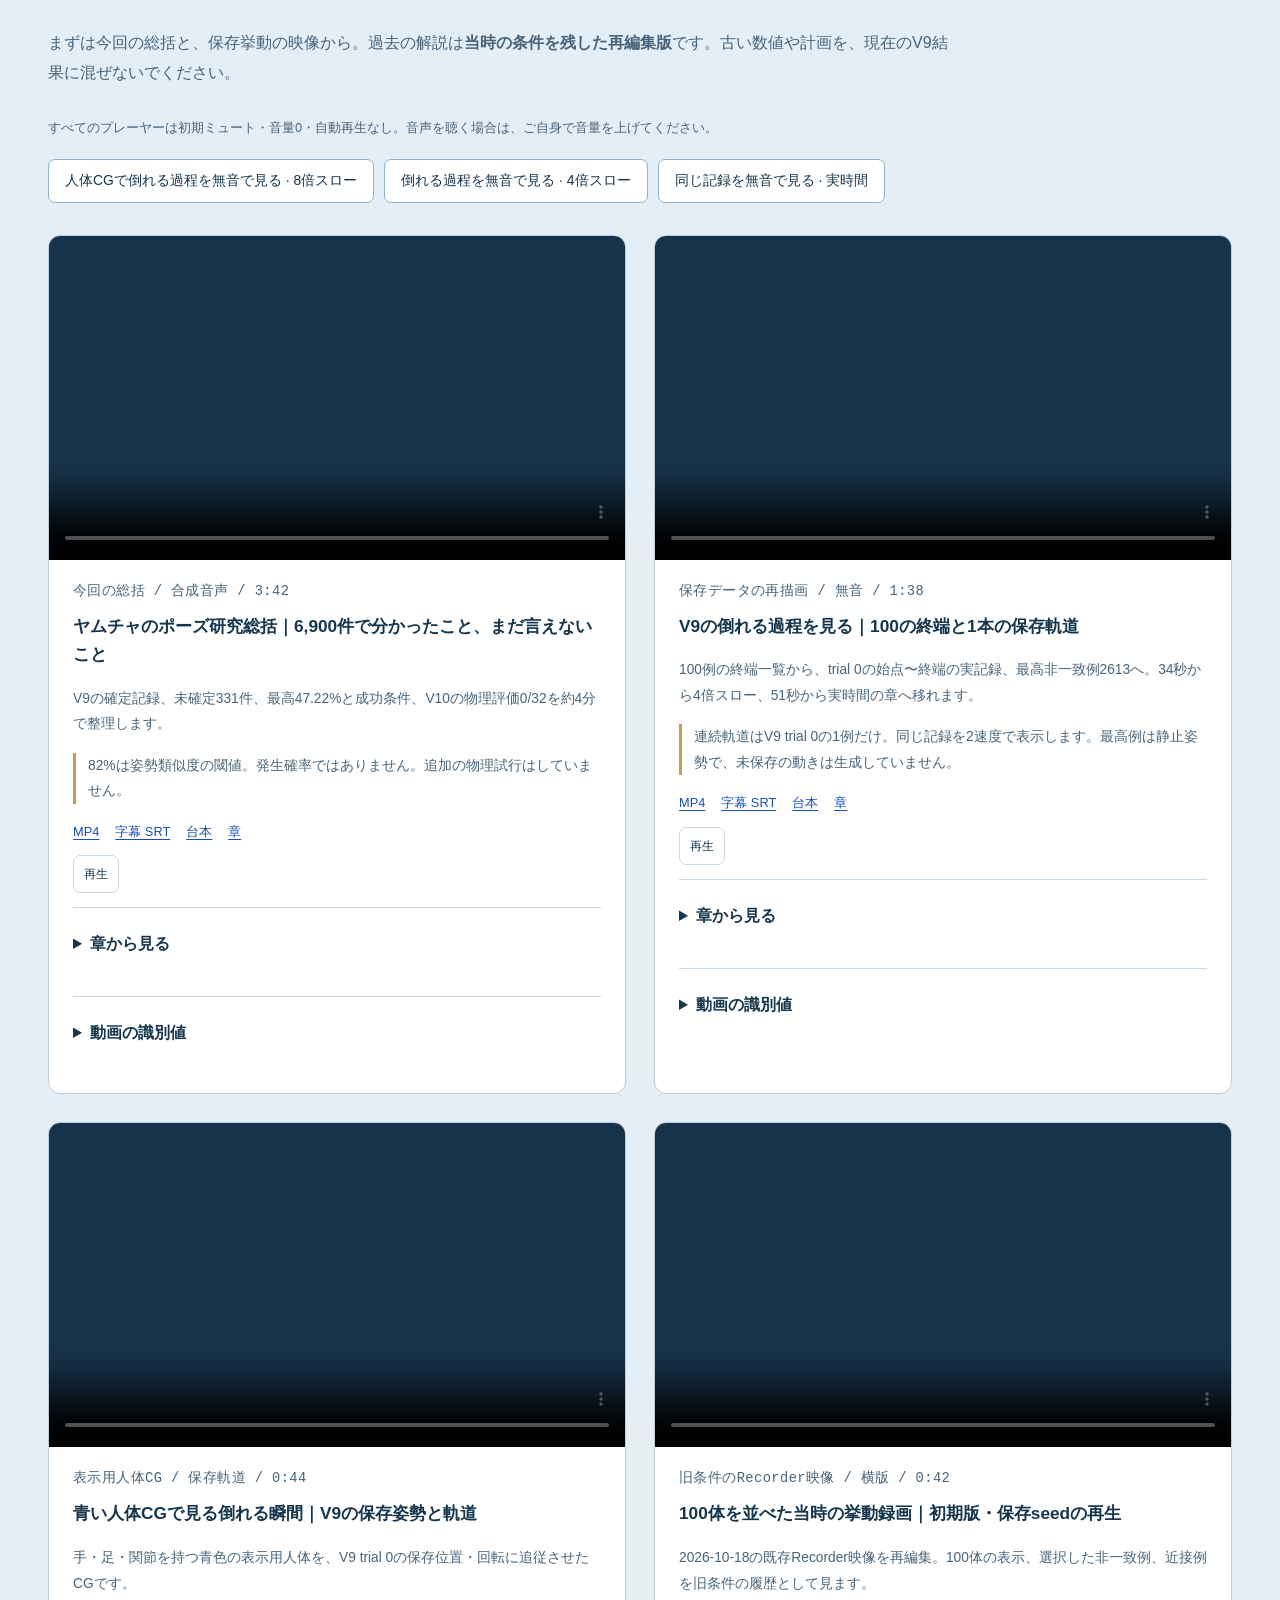
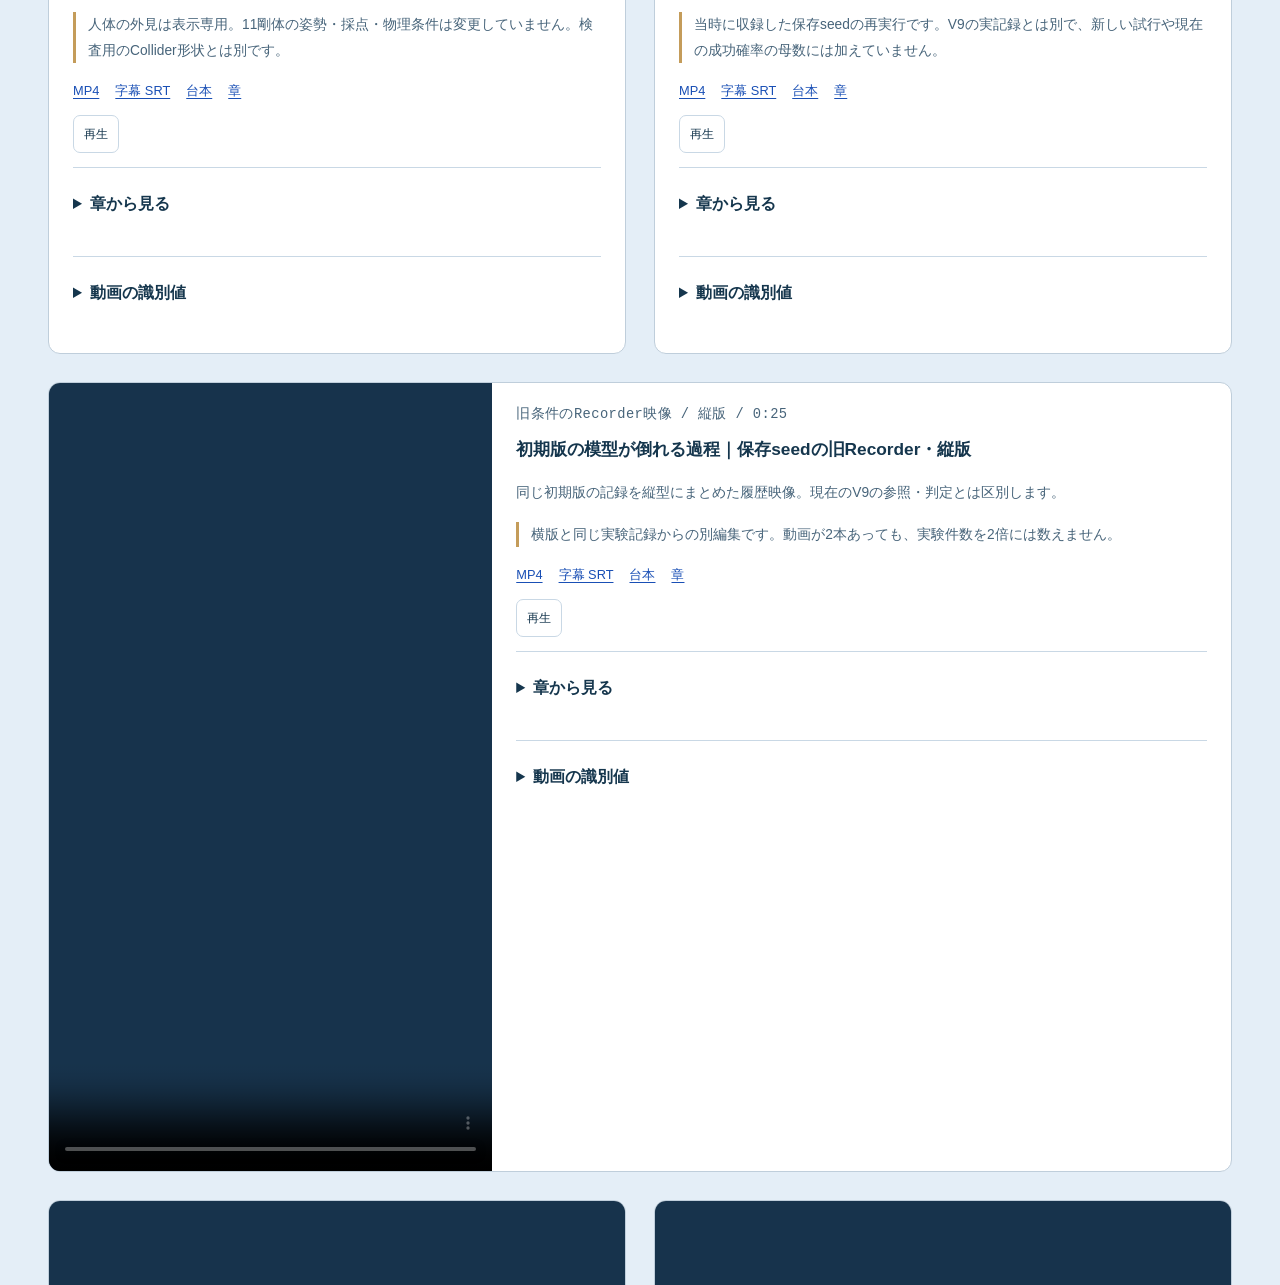
==== commit 1d9f0bf3: "Restore established narrator artwork in six research films Preserve the original narration, captions" ====
--- a/index.html
+++ b/index.html
@@ -172,9 +172,9 @@
       <div class="reference-grid">
         <div><h3>この研究の保存資料</h3><p>集計はV9の凍結済み台帳と、その保存解析から抽出しました。原データの私的な運用情報は配布していません。公開用データには、必要な数値・seed・状態・姿勢だけを含めています。</p><ul><li><a href="data/sources.json">参照した保存資料名とSHA-256</a></li><li><a href="data/trials.csv">全6,900件の結果 CSV</a></li><li><a href="data/history.json">版別の確認件数 JSON</a></li><li><a href="data/v9-trial0-motion.json">trial 0の全1,430保存フレーム JSON</a></li><li><a href="data/videos.json">動画・字幕・章の一覧 JSON</a></li></ul><p class="small">hashは同じファイルかを確かめる識別値で、測定の正しさや権利の許諾を証明するものではありません。</p></div>
         <div><h3>方法を知るための公式資料</h3><ul><li><a href="https://docs.unity3d.com/6000.0/Documentation/ScriptReference/Rigidbody.AddExplosionForce.html">Unity 6：Rigidbody.AddExplosionForce</a></li><li><a href="https://docs.unity3d.com/6000.0/Documentation/Manual/RagdollStability.html">Unity 6：Joint and Ragdoll stability</a></li><li><a href="https://docs.unity3d.com/6000.0/Documentation/ScriptReference/Physics.ComputePenetration.html">Unity 6：Physics.ComputePenetration</a></li><li><a href="https://openstax.org/books/university-physics-volume-1/pages/9-2-impulse-and-collisions">OpenStax：Impulse and Collisions</a></li></ul><p>公式文書は手法の説明です。この研究の実行結果や模型の妥当性を保証するものではありません。</p></div>
-        <div><h3>映像・音声</h3><p><strong>音声：VOICEVOX:ずんだもん</strong><br>過去の対話解説：VOICEVOX:四国めたん<br><strong>立ち絵：坂本アヒル</strong><br>ずんだもんV3.2基本版・通常衣装。対話の四国めたんは同作者2.1素材。</p><p>合成音声を使用しています。音声確認の範囲はテキストと波形で、人による聴取承認は行っていません。口の動きは音量同期で、音素同期ではありません。</p><p>過去の対話2作品の音楽：<a href="https://incompetech.com/music/royalty-free/index.html?isrc=USUAN1300012">“Local Forecast - Elevator” — Kevin MacLeod (incompetech.com)</a> / <a href="https://creativecommons.org/licenses/by/4.0/">CC BY 4.0</a>。抜粋、音量調整、ループ接続、ducking、fadeを含む既存mixを継承。</p><p><a href="https://voicevox.hiroshiba.jp/term/">VOICEVOX規約</a> · <a href="https://zunko.jp/guideline.html">キャラクター利用ガイドライン</a> · <a href="https://zunko.jp/con_ongen_kiyaku.html">音源共通規約</a></p></div>
+        <div><h3>映像・音声</h3><p><strong>音声：VOICEVOX:ずんだもん</strong><br>過去の対話解説：VOICEVOX:四国めたん<br><strong>立ち絵：坂本アヒル</strong><br>ずんだもんV3.2基本版の衣装を改変。数学・実験方法の解説では髪型も改変しています。髪型・発光は映像演出で、実験の成功を示すものではありません。対話の四国めたんは同作者2.1素材で、衣装は変更していません。</p><p>合成音声を使用しています。音声確認の範囲はテキストと波形で、人による聴取承認は行っていません。口の動きは音量同期で、音素同期ではありません。</p><p>過去の対話2作品の音楽：<a href="https://incompetech.com/music/royalty-free/index.html?isrc=USUAN1300012">“Local Forecast - Elevator” — Kevin MacLeod (incompetech.com)</a> / <a href="https://creativecommons.org/licenses/by/4.0/">CC BY 4.0</a>。抜粋、音量調整、ループ接続、ducking、fadeを含む既存mixを継承。</p><p><a href="https://voicevox.hiroshiba.jp/term/">VOICEVOX規約</a> · <a href="https://zunko.jp/guideline.html">キャラクター利用ガイドライン</a> · <a href="https://zunko.jp/con_ongen_kiyaku.html">音源共通規約</a></p></div>
       </div>
-      <p class="small">模型・図表は保存数値から作成した汎用primitive表示、または説明用のオリジナル模式図です。漫画・アニメの元画像、原作衣装、原PSD、音声モデルは含めていません。第三者素材の利用条件は、サイトのコードやデータとは別です。</p>
+      <p class="small">模型・図表は保存数値から作成した汎用primitive表示、または説明用のオリジナル模式図です。漫画・アニメの元画像、原PSD、音声モデルは含めていません。立ち絵には衣装・髪型の改変を含みます。第三者素材の利用条件は、サイトのコードやデータとは別です。</p>
     </section>
   </main>
   <footer class="site-footer section-wrap"><span>Ragdoll Research / 観測ノート</span><span>目標未到達も、未確定も、研究の記録。</span><a href="#main">ページの先頭へ ↑</a></footer>
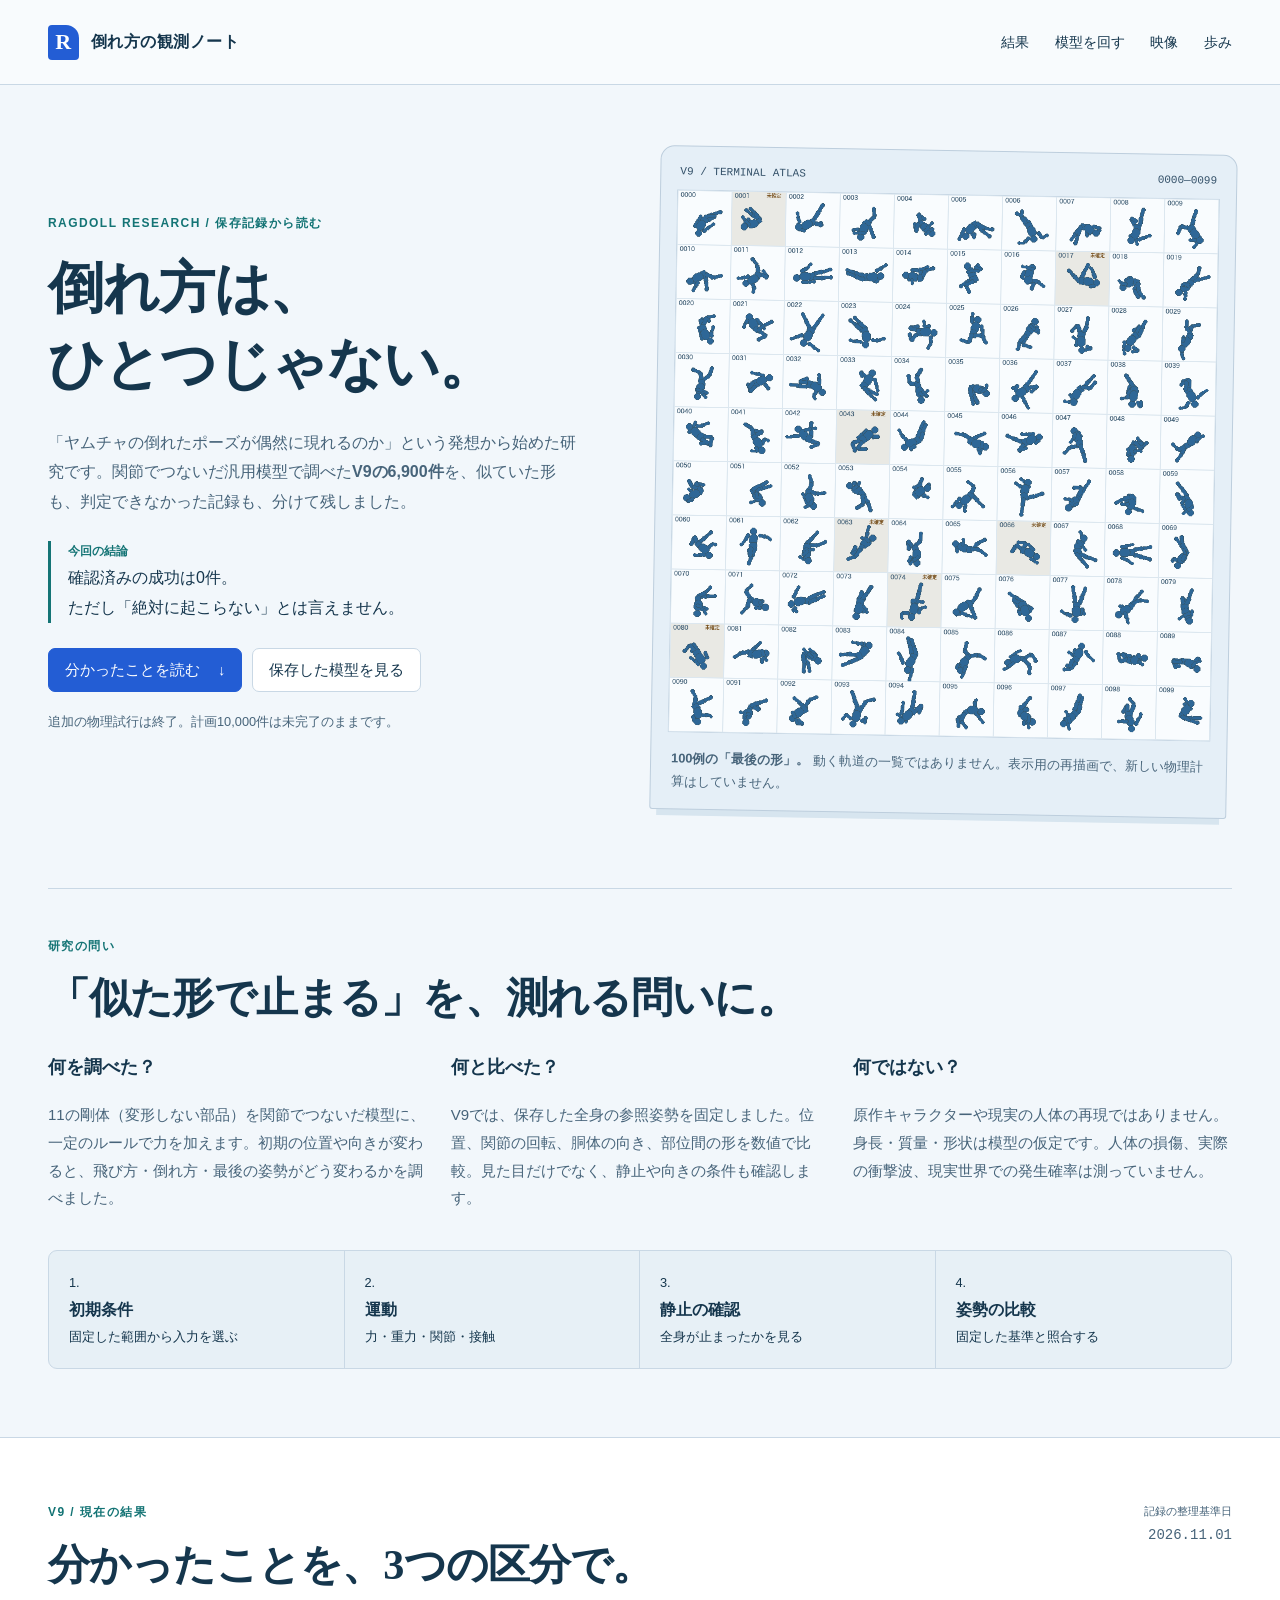
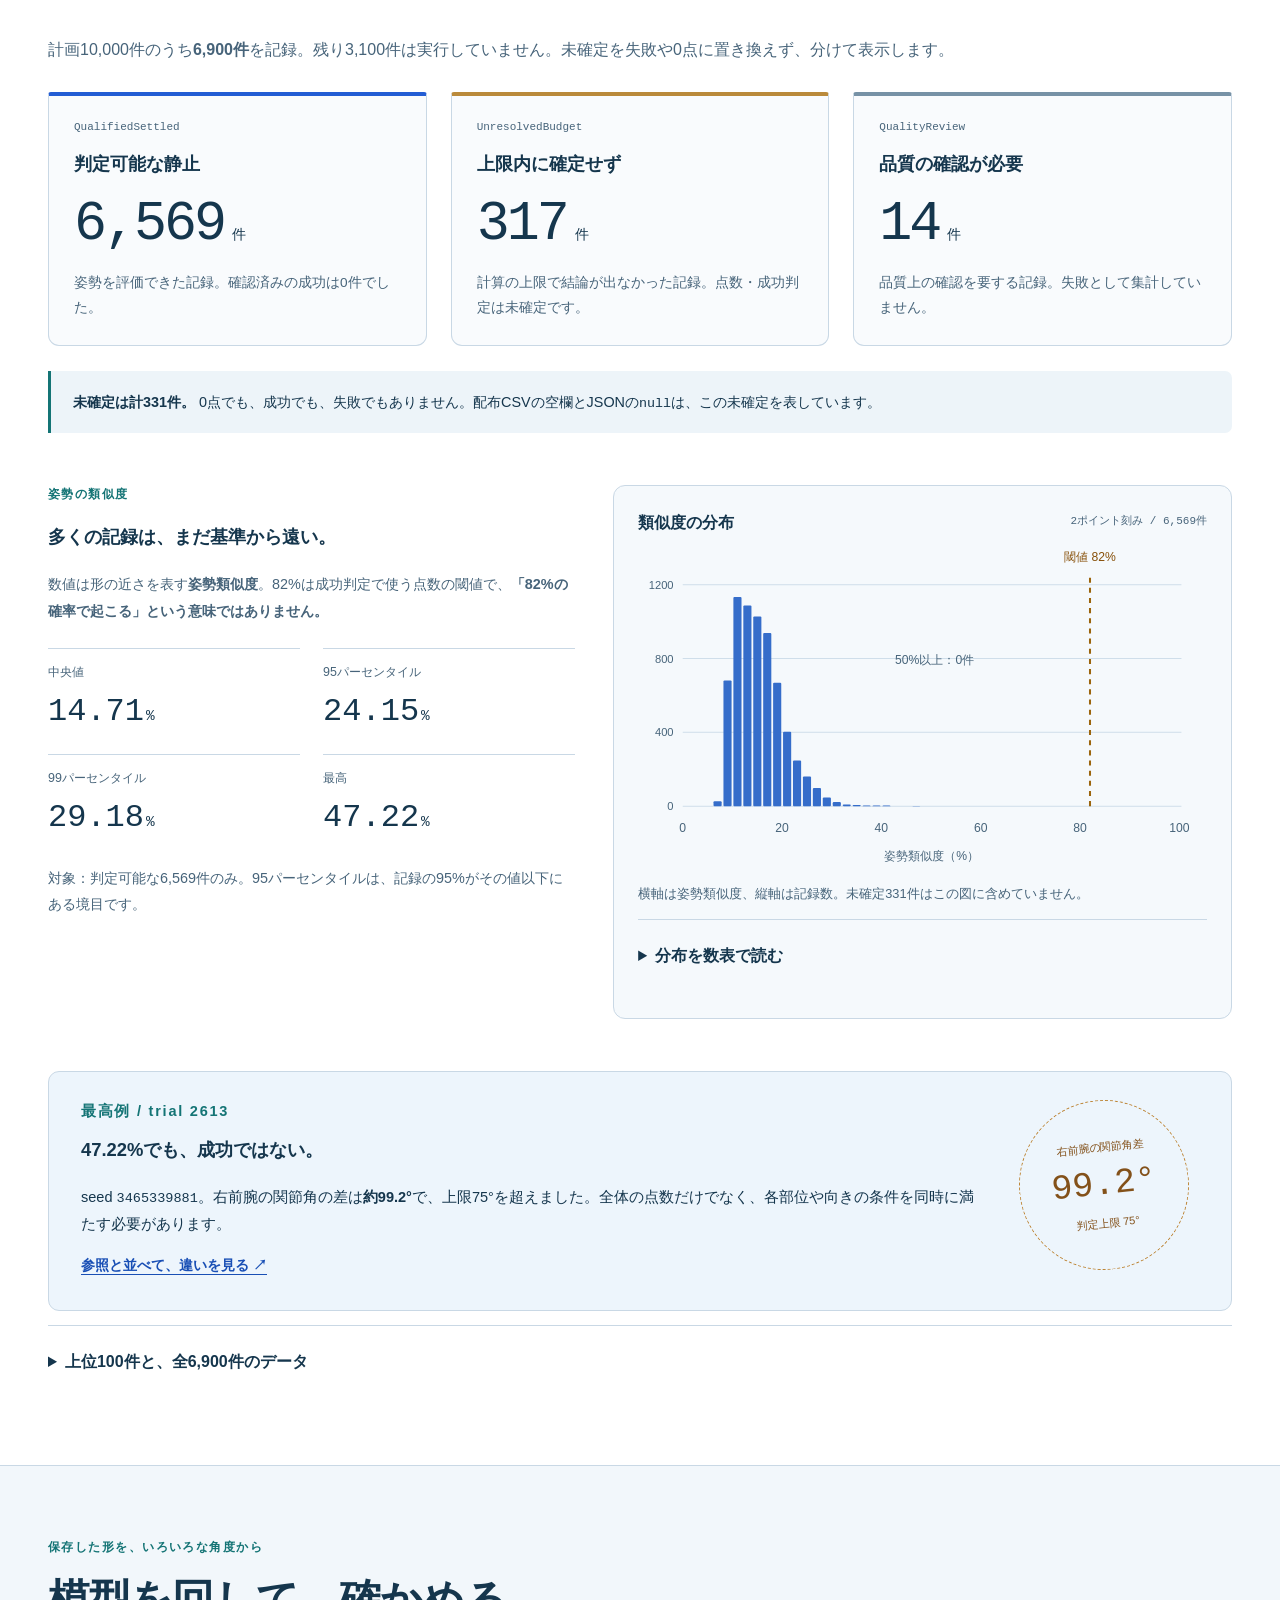
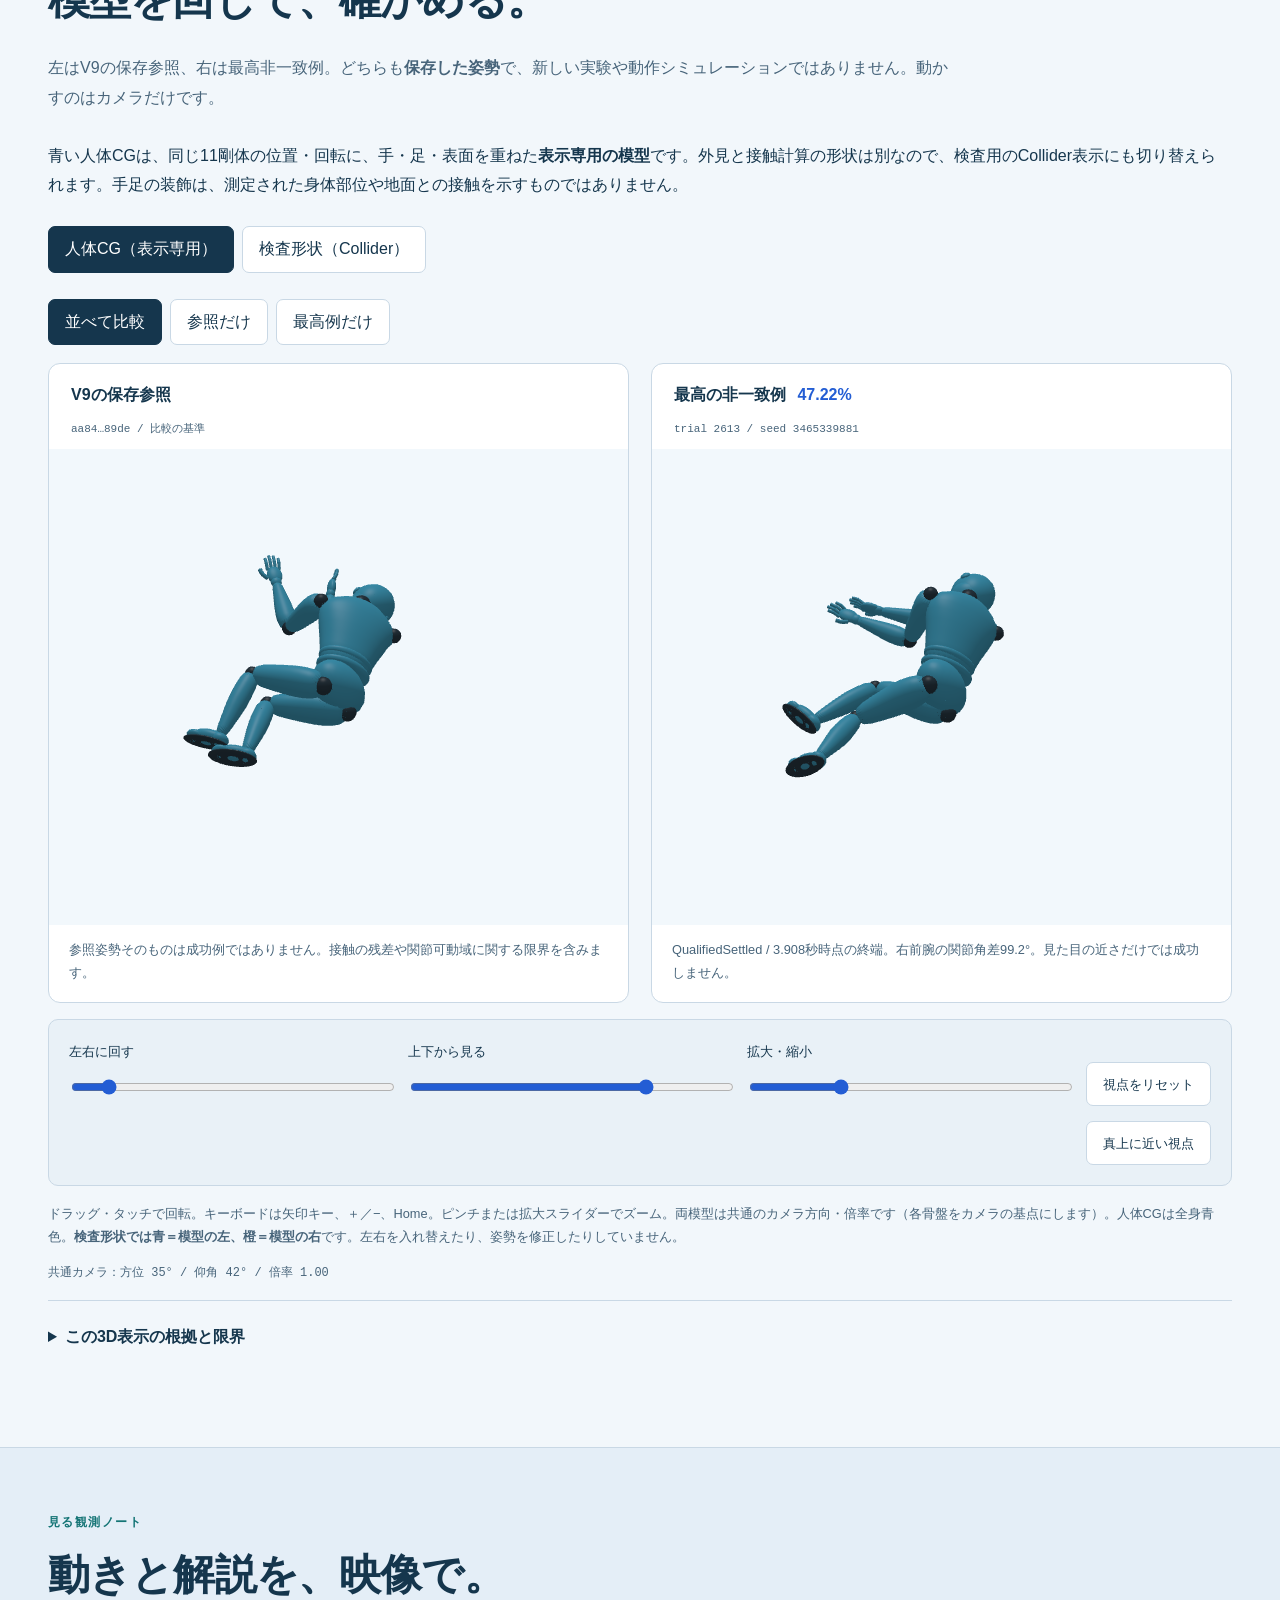
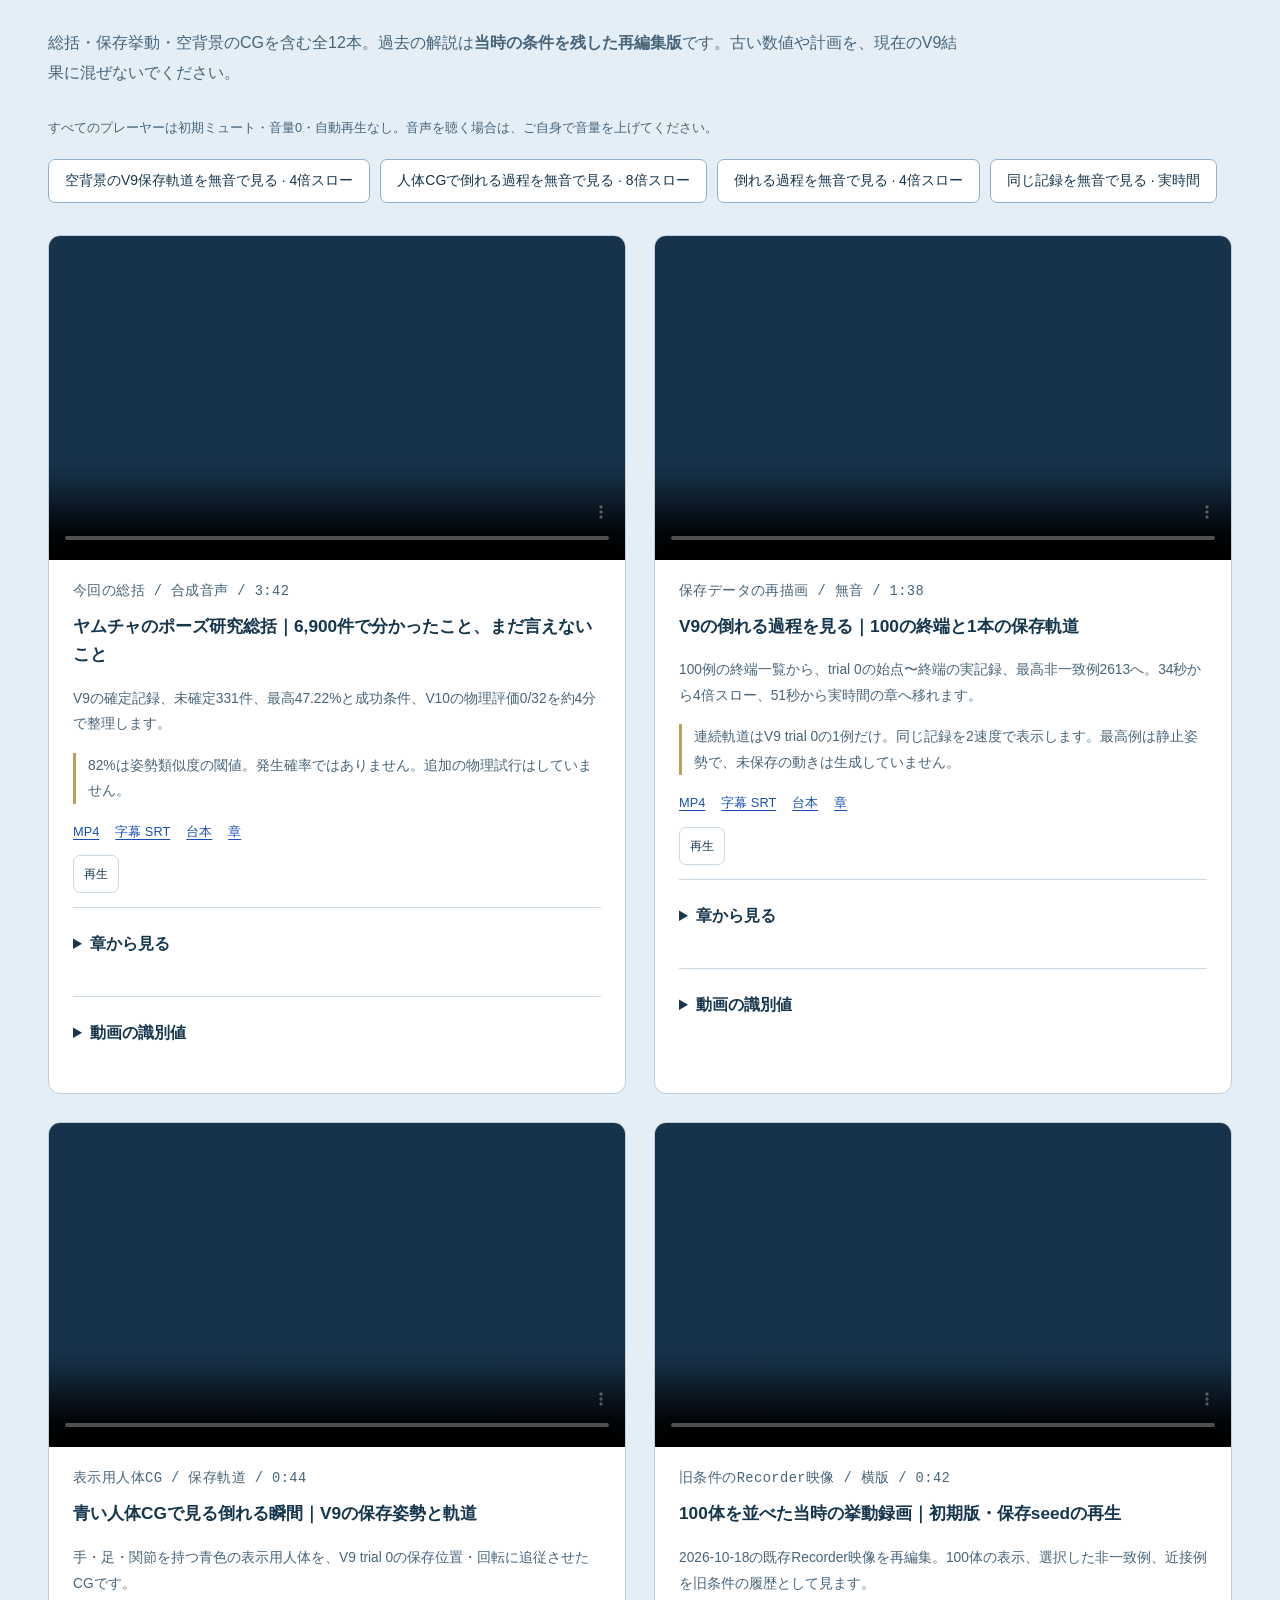
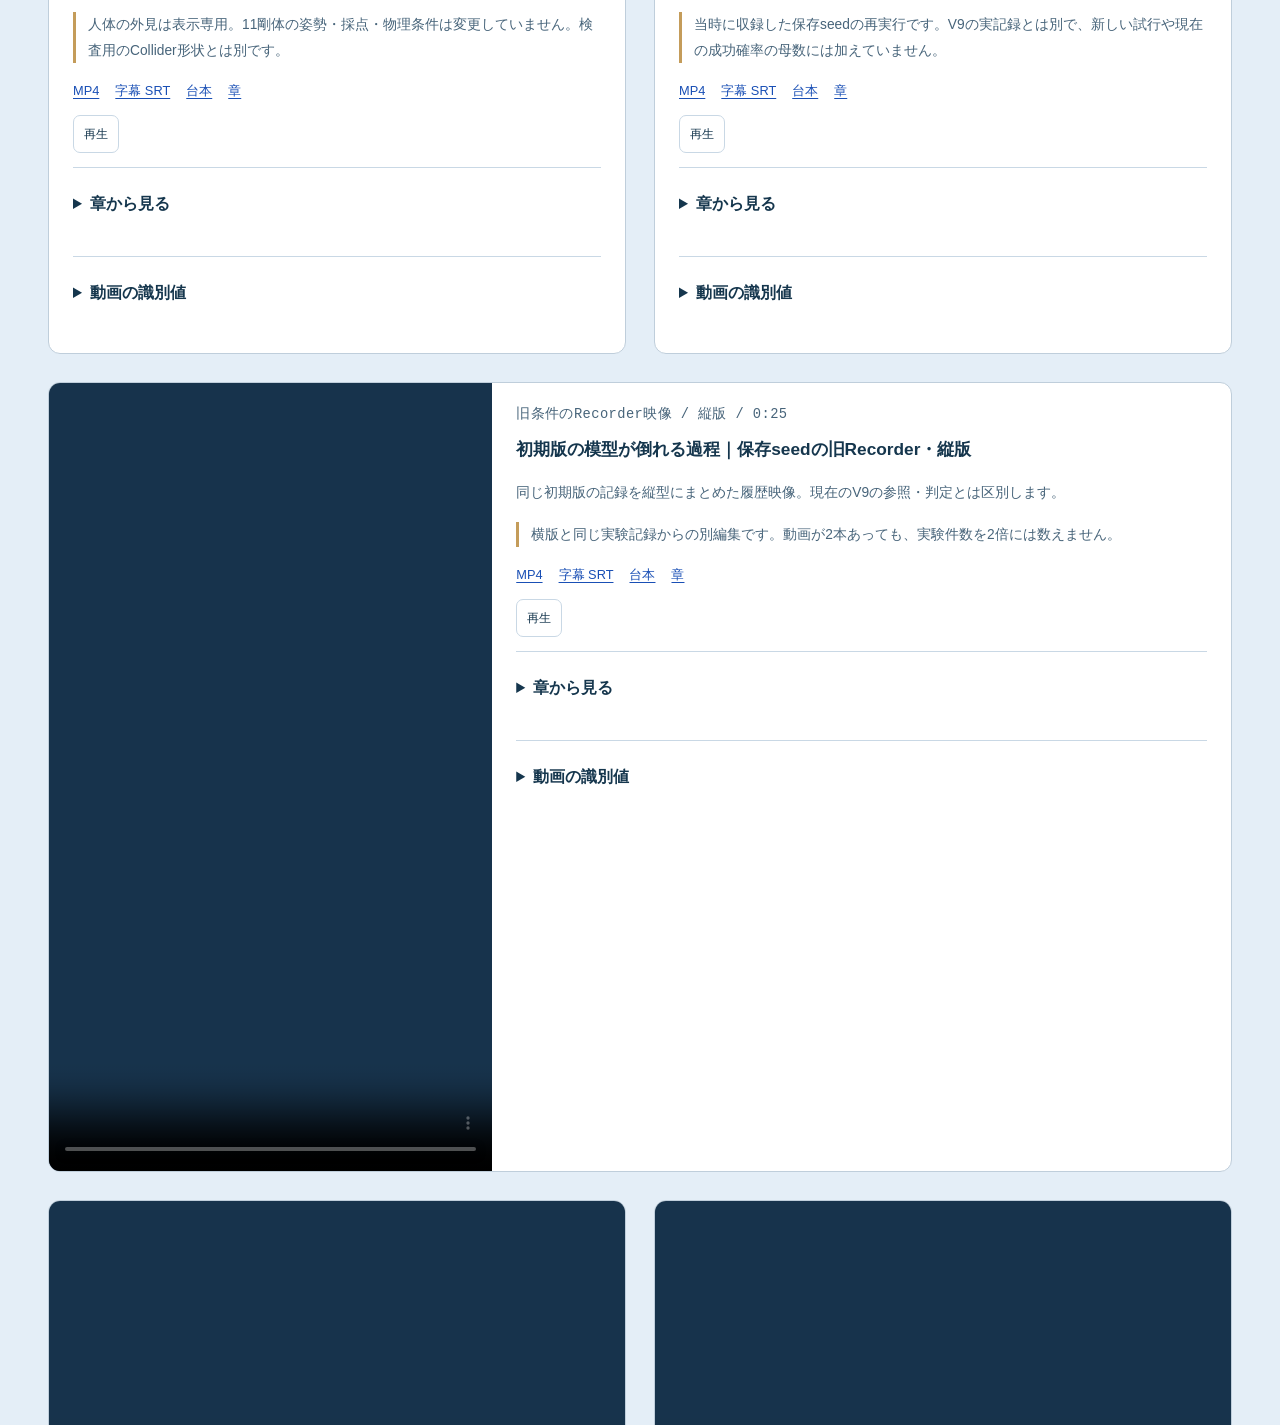
==== commit a142580b: "Add saved-data sky CG film to the results site Add the30-second silent film, poster, three chapters " ====
--- a/index.html
+++ b/index.html
@@ -124,9 +124,10 @@
 
     <section id="films" class="films-section" aria-labelledby="films-title"><div class="section-wrap">
       <div class="section-heading"><p class="eyebrow">見る観測ノート</p><h2 id="films-title">動きと解説を、映像で。</h2></div>
-      <p class="section-lead">まずは今回の総括と、保存挙動の映像から。過去の解説は<strong>当時の条件を残した再編集版</strong>です。古い数値や計画を、現在のV9結果に混ぜないでください。</p>
+      <p class="section-lead">総括・保存挙動・空背景のCGを含む全12本。過去の解説は<strong>当時の条件を残した再編集版</strong>です。古い数値や計画を、現在のV9結果に混ぜないでください。</p>
       <p class="small">すべてのプレーヤーは初期ミュート・音量0・自動再生なし。音声を聴く場合は、ご自身で音量を上げてください。</p>
       <div class="film-shortcuts" role="group" aria-label="倒れる過程へ移動">
+        <button type="button" data-seek-video="sky-saved-data-cg" data-seek-time="9" disabled>空背景のV9保存軌道を無音で見る · 4倍スロー</button>
         <button type="button" data-seek-video="human-cg" data-seek-time="4" disabled>人体CGで倒れる過程を無音で見る · 8倍スロー</button>
         <button type="button" data-seek-video="v9-behavior" data-seek-time="34">倒れる過程を無音で見る · 4倍スロー</button>
         <button type="button" data-seek-video="v9-behavior" data-seek-time="51">同じ記録を無音で見る · 実時間</button>
@@ -174,6 +175,9 @@
         <div><h3>方法を知るための公式資料</h3><ul><li><a href="https://docs.unity3d.com/6000.0/Documentation/ScriptReference/Rigidbody.AddExplosionForce.html">Unity 6：Rigidbody.AddExplosionForce</a></li><li><a href="https://docs.unity3d.com/6000.0/Documentation/Manual/RagdollStability.html">Unity 6：Joint and Ragdoll stability</a></li><li><a href="https://docs.unity3d.com/6000.0/Documentation/ScriptReference/Physics.ComputePenetration.html">Unity 6：Physics.ComputePenetration</a></li><li><a href="https://openstax.org/books/university-physics-volume-1/pages/9-2-impulse-and-collisions">OpenStax：Impulse and Collisions</a></li></ul><p>公式文書は手法の説明です。この研究の実行結果や模型の妥当性を保証するものではありません。</p></div>
         <div><h3>映像・音声</h3><p><strong>音声：VOICEVOX:ずんだもん</strong><br>過去の対話解説：VOICEVOX:四国めたん<br><strong>立ち絵：坂本アヒル</strong><br>ずんだもんV3.2基本版の衣装を改変。数学・実験方法の解説では髪型も改変しています。髪型・発光は映像演出で、実験の成功を示すものではありません。対話の四国めたんは同作者2.1素材で、衣装は変更していません。</p><p>合成音声を使用しています。音声確認の範囲はテキストと波形で、人による聴取承認は行っていません。口の動きは音量同期で、音素同期ではありません。</p><p>過去の対話2作品の音楽：<a href="https://incompetech.com/music/royalty-free/index.html?isrc=USUAN1300012">“Local Forecast - Elevator” — Kevin MacLeod (incompetech.com)</a> / <a href="https://creativecommons.org/licenses/by/4.0/">CC BY 4.0</a>。抜粋、音量調整、ループ接続、ducking、fadeを含む既存mixを継承。</p><p><a href="https://voicevox.hiroshiba.jp/term/">VOICEVOX規約</a> · <a href="https://zunko.jp/guideline.html">キャラクター利用ガイドライン</a> · <a href="https://zunko.jp/con_ongen_kiyaku.html">音源共通規約</a></p></div>
       </div>
+      <h3>空背景CGのクレジット</h3>
+      <p>空：<a href="https://polyhaven.com/a/kloofendal_48d_partly_cloudy_puresky">Kloofendal 48d Partly Cloudy (Pure Sky)</a> — Poly Haven / <a href="https://polyhaven.com/license">CC0 1.0</a>。</p>
+      <p>本研究のプロシージャル表示用モデル：表示用の形状・衣装・髪型です。公式に取得したキャラクターモデルではなく、接触計算の形状とも区別します。</p>
       <p class="small">模型・図表は保存数値から作成した汎用primitive表示、または説明用のオリジナル模式図です。漫画・アニメの元画像、原PSD、音声モデルは含めていません。立ち絵には衣装・髪型の改変を含みます。第三者素材の利用条件は、サイトのコードやデータとは別です。</p>
     </section>
   </main>
